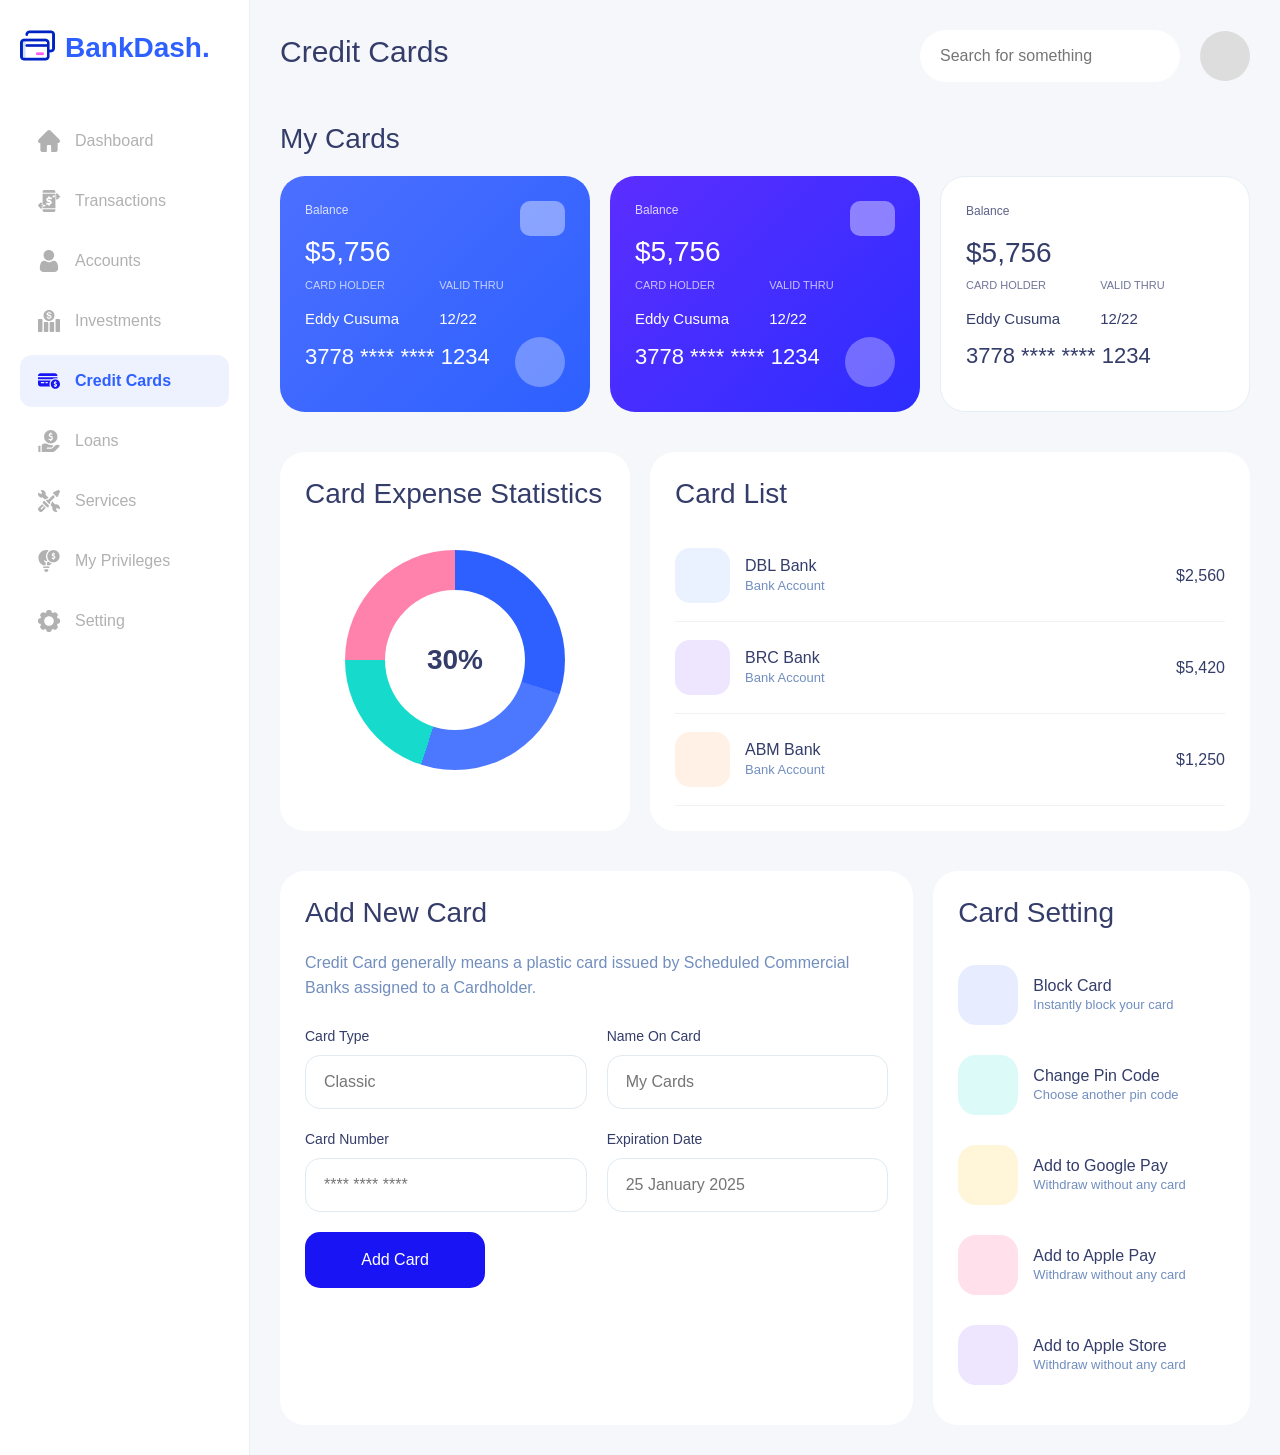
==== index.html @ b9010eee "first commit" ====
<!DOCTYPE html>
<html lang="en">

<head>
    <meta charset="UTF-8">
    <meta name="viewport" content="width=device-width, initial-scale=1.0">

    <title>BankDash</title>

    <!-- Bootstrap -->
    <link href="https://cdn.jsdelivr.net/npm/bootstrap@5.3.7/dist/css/bootstrap.min.css" rel="stylesheet">

    <!-- CSS -->
    <link rel="stylesheet" href="style.css">
</head>

<body>
    <!-- Bootstrap JS -->
    <script src="https://cdn.jsdelivr.net/npm/bootstrap@5.3.7/dist/js/bootstrap.bundle.min.js"></script>

    <!-- JS -->
    <script src="script.js"></script>

    <div class="main-layout">

        <!-- SIDEBAR -->
        <aside class="sidebar">

            <!-- LOGO -->
            <div class="logo">

                <img src="assets/images/logo.svg" alt="" class="logo-icon">

                <h2>BankDash.</h2>

            </div>

            <!-- MENU -->
            <nav class="menu">

                <button class="menu-item">
                    <img src="assets/icons/dashboard.svg" alt="">
                    Dashboard
                </button>

                <button class="menu-item">
                    <img src="assets/icons/transaction.svg" alt="">
                    Transactions
                </button>

                <button class="menu-item">
                    <img src="assets/icons/account.svg" alt="">
                    Accounts
                </button>

                <button class="menu-item">
                    <img src="assets/icons/investment.svg" alt="">
                    Investments
                </button>

                <!-- ACTIVE -->
                <button class="menu-item active" onclick="showPage('credit')">

                    <img src="assets/icons/credit-card-active.svg" alt="">

                    Credit Cards

                </button>

                <button class="menu-item">
                    <img src="assets/icons/loan.svg" alt="">
                    Loans
                </button>

                <!-- NON ACTIVE -->
                <button class="menu-item" onclick="showPage('services')">

                    <img src="assets/icons/service.svg" alt="">

                    Services

                </button>

                <button class="menu-item">
                    <img src="assets/icons/my-privilege.svg" alt="">
                    My Privileges
                </button>

                <!-- NON ACTIVE -->
                <button class="menu-item" onclick="showPage('setting')">

                    <img src="assets/icons/setting.svg" alt="">

                    Setting

                </button>

            </nav>

        </aside>

        <!-- MAIN CONTENT -->
        <main class="content">

            <!-- CREDIT PAGE -->
            <section id="credit-page">

                <!-- TOPBAR -->
                <div class="topbar">

                    <h1>Credit Cards</h1>

                    <div class="topbar-right">

                        <input type="text" placeholder="Search for something">

                        <div class="profile-circle"></div>

                    </div>

                </div>

                <!-- MY CARDS -->
                <div class="section-header">
                    <h3>My Cards</h3>
                </div>

                <div class="cards-row">

                    <!-- CARD 1 -->
                    <div class="bank-card blue-card">

                        <div class="card-top">
                            <div>
                                <p>Balance</p>
                                <h2>$5,756</h2>
                            </div>

                            <div class="chip"></div>
                        </div>

                        <div class="card-middle">

                            <div>
                                <p>CARD HOLDER</p>
                                <h4>Eddy Cusuma</h4>
                            </div>

                            <div>
                                <p>VALID THRU</p>
                                <h4>12/22</h4>
                            </div>

                        </div>

                        <div class="card-bottom">
                            <h3>3778 **** **** 1234</h3>

                            <div class="master"></div>
                        </div>

                    </div>

                    <!-- CARD 2 -->
                    <div class="bank-card purple-card">

                        <div class="card-top">
                            <div>
                                <p>Balance</p>
                                <h2>$5,756</h2>
                            </div>

                            <div class="chip"></div>
                        </div>

                        <div class="card-middle">

                            <div>
                                <p>CARD HOLDER</p>
                                <h4>Eddy Cusuma</h4>
                            </div>

                            <div>
                                <p>VALID THRU</p>
                                <h4>12/22</h4>
                            </div>

                        </div>

                        <div class="card-bottom">
                            <h3>3778 **** **** 1234</h3>

                            <div class="master"></div>
                        </div>

                    </div>

                    <!-- CARD 3 -->
                    <div class="bank-card white-card">

                        <div class="card-top">
                            <div>
                                <p>Balance</p>
                                <h2>$5,756</h2>
                            </div>

                            <div class="chip"></div>
                        </div>

                        <div class="card-middle">

                            <div>
                                <p>CARD HOLDER</p>
                                <h4>Eddy Cusuma</h4>
                            </div>

                            <div>
                                <p>VALID THRU</p>
                                <h4>12/22</h4>
                            </div>

                        </div>

                        <div class="card-bottom">
                            <h3>3778 **** **** 1234</h3>

                            <div class="master"></div>
                        </div>

                    </div>

                </div>

                <!-- STATISTICS SECTION -->
                <div class="stats-layout">

                    <!-- LEFT -->
                    <div class="stats-card">

                        <div class="section-header">
                            <h3>Card Expense Statistics</h3>
                        </div>

                        <div class="chart-placeholder">

                            <div class="chart-circle">

                                <div class="chart-center">
                                    30%
                                </div>

                            </div>

                        </div>

                    </div>

                    <!-- RIGHT -->
                    <div class="card-list-box">

                        <div class="section-header">
                            <h3>Card List</h3>
                        </div>

                        <!-- ITEM -->
                        <div class="list-item">

                            <div class="list-left">

                                <div class="list-icon"></div>

                                <div>
                                    <h4>DBL Bank</h4>
                                    <p>Bank Account</p>
                                </div>

                            </div>

                            <h4>$2,560</h4>

                        </div>

                        <!-- ITEM -->
                        <div class="list-item">

                            <div class="list-left">

                                <div class="list-icon purple"></div>

                                <div>
                                    <h4>BRC Bank</h4>
                                    <p>Bank Account</p>
                                </div>

                            </div>

                            <h4>$5,420</h4>

                        </div>

                        <!-- ITEM -->
                        <div class="list-item">

                            <div class="list-left">

                                <div class="list-icon orange"></div>

                                <div>
                                    <h4>ABM Bank</h4>
                                    <p>Bank Account</p>
                                </div>

                            </div>

                            <h4>$1,250</h4>

                        </div>

                    </div>

                </div>

                <!-- BOTTOM SECTION -->
                <div class="bottom-layout">

                    <!-- ADD CARD -->
                    <div class="add-card-box">

                        <div class="section-header">
                            <h3>Add New Card</h3>
                        </div>

                        <p class="add-desc">
                            Credit Card generally means a plastic card issued by Scheduled Commercial Banks assigned to
                            a Cardholder.
                        </p>

                        <form class="card-form">

                            <div class="form-group">
                                <label>Card Type</label>
                                <input type="text" placeholder="Classic">
                            </div>

                            <div class="form-group">
                                <label>Name On Card</label>
                                <input type="text" placeholder="My Cards">
                            </div>

                            <div class="form-group">
                                <label>Card Number</label>
                                <input type="text" placeholder="**** **** ****">
                            </div>

                            <div class="form-group">
                                <label>Expiration Date</label>
                                <input type="text" placeholder="25 January 2025">
                            </div>

                            <button type="submit" class="add-btn">
                                Add Card
                            </button>

                        </form>

                    </div>

                    <!-- CARD SETTINGS -->
                    <div class="setting-box">

                        <div class="section-header">
                            <h3>Card Setting</h3>
                        </div>

                        <div class="setting-item">

                            <div class="setting-icon blue"></div>

                            <div>
                                <h4>Block Card</h4>
                                <p>Instantly block your card</p>
                            </div>

                        </div>

                        <div class="setting-item">

                            <div class="setting-icon green"></div>

                            <div>
                                <h4>Change Pin Code</h4>
                                <p>Choose another pin code</p>
                            </div>

                        </div>

                        <div class="setting-item">

                            <div class="setting-icon orange"></div>

                            <div>
                                <h4>Add to Google Pay</h4>
                                <p>Withdraw without any card</p>
                            </div>

                        </div>

                        <div class="setting-item">

                            <div class="setting-icon pink"></div>

                            <div>
                                <h4>Add to Apple Pay</h4>
                                <p>Withdraw without any card</p>
                            </div>

                        </div>

                        <div class="setting-item">

                            <div class="setting-icon purple"></div>

                            <div>
                                <h4>Add to Apple Store</h4>
                                <p>Withdraw without any card</p>
                            </div>

                        </div>

                    </div>

                </div>

            </section>

            <!-- SERVICES PAGE -->
            <section id="services-page" class="hidden">
                <h1>Services</h1>
            </section>

            <!-- SETTING PAGE -->
            <section id="setting-page" class="hidden">
                <h1>Setting</h1>
            </section>

        </main>

    </div>
</body>

</html>
---- style.css ----
*{
  margin:0;
  padding:0;
  box-sizing:border-box;
}

body{
  font-family: Arial, sans-serif;
  background:#F5F7FA;
}

.main-layout{
  display:flex;
  min-height:100vh;
}

.sidebar{
  width:250px;
  background:white;
  border-right:1px solid #E6EFF5;
  padding:20px;
}

.content{
  flex:1;
  padding:30px;
}

.hidden{
  display:none;
}

.sidebar{
  width:250px;
  background:white;
  border-right:1px solid #E6EFF5;
  padding:30px 20px;
}

.logo{
  margin-bottom:50px;
}

.logo h2{
  color:#2D60FF;
  font-size:28px;
  font-weight:700;
}

.menu{
  display:flex;
  flex-direction:column;
  gap:8px;
}

.menu-item{
  border:none;
  background:none;

  width:100%;

  display:flex;
  align-items:center;
  gap:15px;

  text-align:left;

  padding:14px 18px;

  border-radius:12px;

  cursor:pointer;

  font-size:16px;
  color:#B1B1B1;

  transition:0.3s;
}

.menu-item img{
  width:22px;
  height:22px;

  object-fit:contain;

  flex-shrink:0;
}

.menu-item:hover{
  background:#F5F7FA;
  color:#2D60FF;
}

.menu-item.active{
  background:#EEF2FF;
  color:#2D60FF;
  font-weight:600;
}

.topbar{
  display:flex;
  justify-content:space-between;
  align-items:center;

  margin-bottom:40px;
}

.topbar h1{
  font-size:30px;
  color:#343C6A;
}

.topbar-right{
  display:flex;
  align-items:center;
  gap:20px;
}

.topbar-right input{
  border:none;
  background:white;

  padding:14px 20px;
  border-radius:30px;

  width:260px;

  outline:none;
}

.profile-circle{
  width:50px;
  height:50px;

  background:#DDD;

  border-radius:50%;
}

.section-header{
  margin-bottom:20px;
}

.section-header h3{
  color:#343C6A;
}

.cards-row{
  display:grid;
  grid-template-columns:repeat(3,1fr);
  gap:20px;

  margin-bottom:40px;
}

.bank-card{
  border-radius:25px;
  padding:25px;

  min-height:230px;

  display:flex;
  flex-direction:column;
  justify-content:space-between;

  transition:0.3s;

  cursor:pointer;
}

.bank-card:hover{
  transform:translateY(-5px);
}

.blue-card{
  background:linear-gradient(135deg,#4C6FFF,#2D60FF);
  color:white;
}

.purple-card{
  background:linear-gradient(135deg,#5B2EFF,#2D2DFF);
  color:white;
}

.white-card{
  background:white;
  border:1px solid #E6EFF5;
  color:#343C6A;
}

.card-top{
  display:flex;
  justify-content:space-between;
  align-items:flex-start;
}

.card-top p{
  font-size:12px;
  opacity:0.8;
}

.card-top h2{
  font-size:28px;
}

.card-middle{
  display:flex;
  gap:40px;
}

.card-middle p{
  font-size:11px;
  opacity:0.7;
}

.card-middle h4{
  font-size:15px;
}

.card-bottom{
  display:flex;
  justify-content:space-between;
  align-items:center;
}

.card-bottom h3{
  font-size:22px;
}

.chip{
  width:45px;
  height:35px;

  background:rgba(255,255,255,0.4);

  border-radius:10px;
}

.master{
  width:50px;
  height:50px;

  background:rgba(255,255,255,0.3);

  border-radius:50%;
}

@media(max-width:1200px){

  .cards-row{
    grid-template-columns:1fr;
  }

  .stats-layout{
    grid-template-columns:1fr;
  }

  .bottom-layout{
    grid-template-columns:1fr;
  }

  .card-form{
    grid-template-columns:1fr;
  }

}

.stats-layout{
  display:grid;
  grid-template-columns:350px 1fr;
  gap:20px;

  margin-bottom:40px;
}

.stats-card,
.card-list-box{
  background:white;

  border-radius:25px;

  padding:25px;
}

.chart-placeholder{
  display:flex;
  justify-content:center;
  align-items:center;

  padding:20px 0;
}

.chart-circle{
  width:220px;
  height:220px;

  border-radius:50%;

  background:
  conic-gradient(
    #2D60FF 0% 30%,
    #4C78FF 30% 55%,
    #16DBCC 55% 75%,
    #FF82AC 75% 100%
  );

  display:flex;
  justify-content:center;
  align-items:center;
}

.chart-center{
  width:140px;
  height:140px;

  background:white;

  border-radius:50%;

  display:flex;
  justify-content:center;
  align-items:center;

  font-size:28px;
  font-weight:bold;

  color:#343C6A;
}

.list-item{
  display:flex;
  justify-content:space-between;
  align-items:center;

  padding:18px 0;

  border-bottom:1px solid #F1F1F1;
}

.list-left{
  display:flex;
  align-items:center;
  gap:15px;
}

.list-icon{
  width:55px;
  height:55px;

  background:#EAF1FF;

  border-radius:15px;
}

.list-icon.purple{
  background:#EEE5FF;
}

.list-icon.orange{
  background:#FFF1E6;
}

.list-item h4{
  margin:0;
  font-size:16px;
  color:#343C6A;
}

.list-item p{
  margin:0;
  font-size:13px;
  color:#718EBF;
}

.bottom-layout{
  display:grid;
  grid-template-columns:2fr 1fr;
  gap:20px;
}

.add-card-box,
.setting-box{
  background:white;

  border-radius:25px;

  padding:25px;
}

.add-desc{
  color:#718EBF;
  margin-bottom:25px;

  line-height:1.6;
}

.card-form{
  display:grid;
  grid-template-columns:1fr 1fr;
  gap:20px;
}

.form-group{
  display:flex;
  flex-direction:column;
}

.form-group label{
  margin-bottom:8px;

  color:#343C6A;
  font-size:14px;
}

.form-group input{
  border:1px solid #DFEAF2;

  border-radius:15px;

  padding:14px 18px;

  outline:none;
}

.add-btn{
  width:180px;

  border:none;

  background:#1814F3;

  color:white;

  padding:16px;

  border-radius:15px;

  cursor:pointer;

  transition:0.3s;
}

.add-btn:hover{
  opacity:0.9;
}

.setting-item{
  display:flex;
  align-items:center;
  gap:15px;

  padding:15px 0;
}

.setting-icon{
  width:60px;
  height:60px;

  border-radius:18px;
}

.setting-icon.blue{
  background:#E7EDFF;
}

.setting-icon.green{
  background:#DCFAF8;
}

.setting-icon.orange{
  background:#FFF5D9;
}

.setting-icon.pink{
  background:#FFE0EB;
}

.setting-icon.purple{
  background:#EEE5FF;
}

.setting-item h4{
  margin:0;
  color:#343C6A;
  font-size:16px;
}

.setting-item p{
  margin:0;
  color:#718EBF;
  font-size:13px;
}

.logo{
  display:flex;
  align-items:center;
  gap:10px;

  margin-bottom:50px;
}

.logo-icon{
  width:35px;
  transform:translateY(-2px);
}

.logo h2{
  margin:0;

  color:#2D60FF;
  font-size:28px;
  font-weight:700;
}
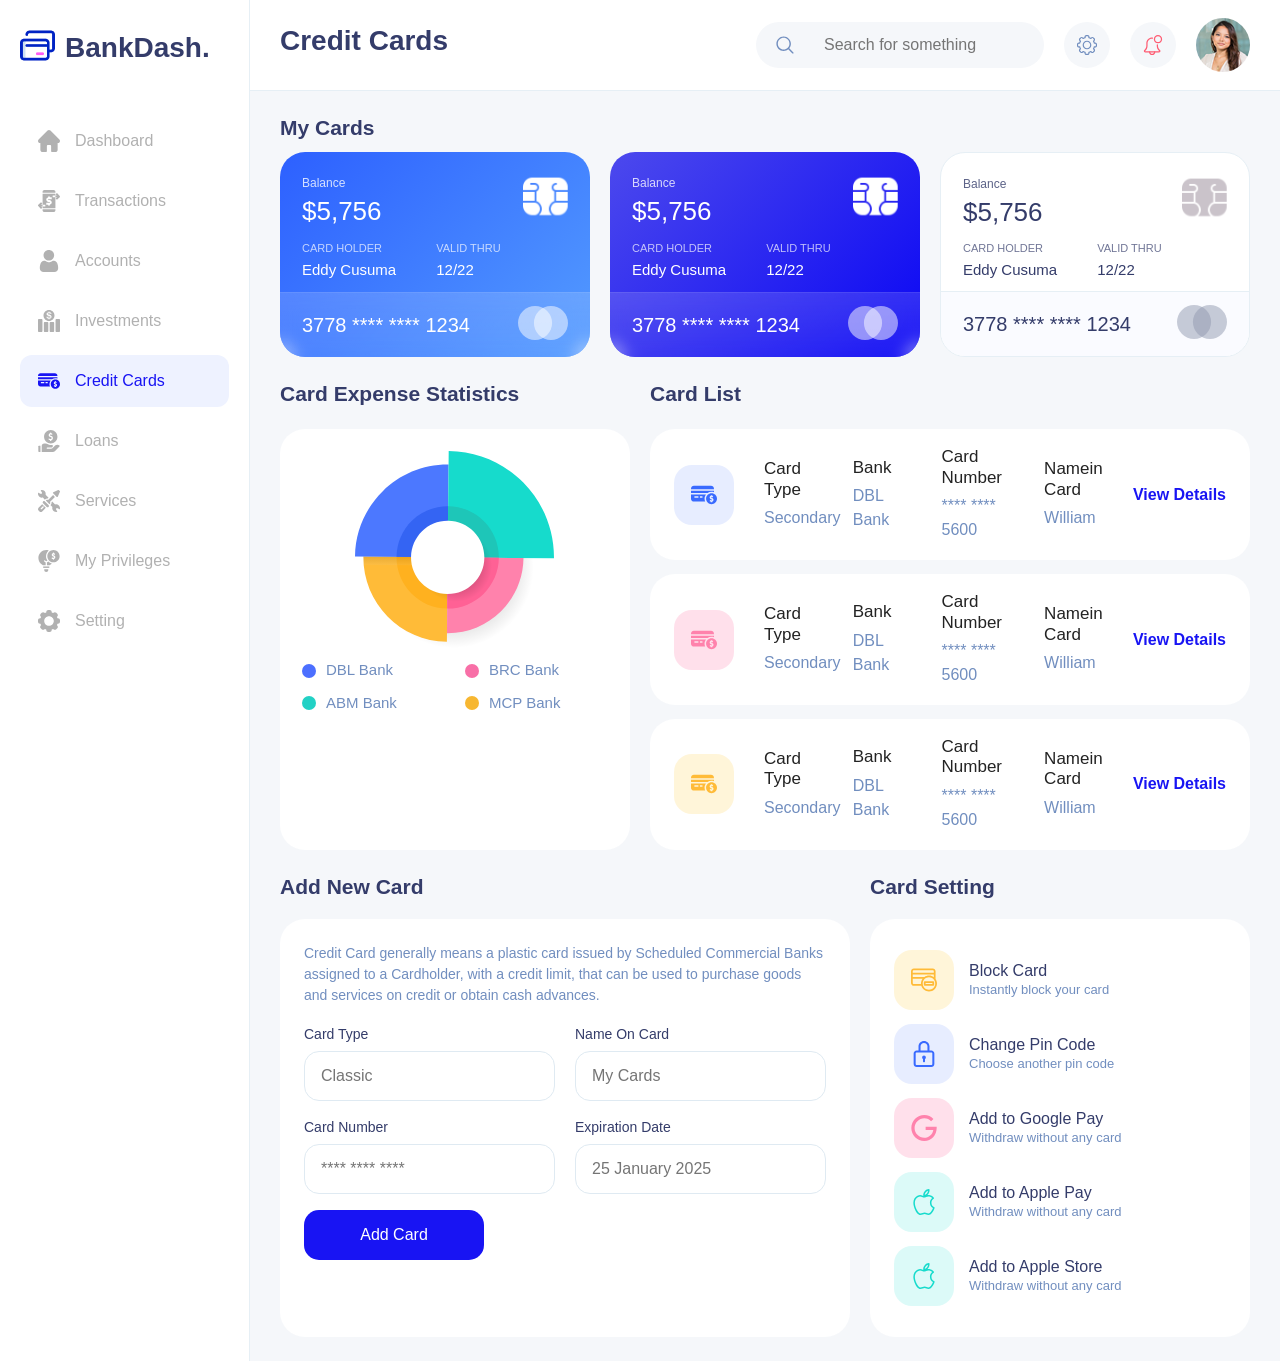
==== commit 4ecfa9dd: "credit card page finished" ====
--- a/index.html
+++ b/index.html
@@ -15,11 +15,6 @@
 </head>
 
 <body>
-    <!-- Bootstrap JS -->
-    <script src="https://cdn.jsdelivr.net/npm/bootstrap@5.3.7/dist/js/bootstrap.bundle.min.js"></script>
-
-    <!-- JS -->
-    <script src="script.js"></script>
 
     <div class="main-layout">
 
@@ -58,13 +53,10 @@
                     Investments
                 </button>
 
-                <!-- ACTIVE -->
-                <button class="menu-item active" onclick="showPage('credit')">
-
+                <button class="menu-item active" onclick="showPage('credit', this)" data-page="credit"
+                    data-icon="assets/icons/credit-card.svg" data-active-icon="assets/icons/credit-card-active.svg">
                     <img src="assets/icons/credit-card-active.svg" alt="">
-
                     Credit Cards
-
                 </button>
 
                 <button class="menu-item">
@@ -72,13 +64,10 @@
                     Loans
                 </button>
 
-                <!-- NON ACTIVE -->
-                <button class="menu-item" onclick="showPage('services')">
-
+                <button class="menu-item" onclick="showPage('services', this)" data-page="services"
+                    data-icon="assets/icons/service.svg" data-active-icon="assets/icons/service-active.svg">
                     <img src="assets/icons/service.svg" alt="">
-
                     Services
-
                 </button>
 
                 <button class="menu-item">
@@ -86,13 +75,10 @@
                     My Privileges
                 </button>
 
-                <!-- NON ACTIVE -->
-                <button class="menu-item" onclick="showPage('setting')">
-
+                <button class="menu-item" onclick="showPage('setting', this)" data-page="setting"
+                    data-icon="assets/icons/setting.svg" data-active-icon="assets/icons/setting-active.svg">
                     <img src="assets/icons/setting.svg" alt="">
-
                     Setting
-
                 </button>
 
             </nav>
@@ -102,350 +88,110 @@
         <!-- MAIN CONTENT -->
         <main class="content">
 
-            <!-- CREDIT PAGE -->
-            <section id="credit-page">
+            <!-- TOPBAR -->
+            <div class="topbar">
 
-                <!-- TOPBAR -->
-                <div class="topbar">
+                <button class="hamburger-btn" type="button" onclick="toggleMobileMenu()">
+                    ☰
+                </button>
 
-                    <h1>Credit Cards</h1>
+                <h1 id="page-title">Credit Cards</h1>
 
-                    <div class="topbar-right">
+                <div class="topbar-right">
+
+                    <!-- SEARCH -->
+                    <div class="search-box">
+
+                        <img src="assets/icons/search.svg" alt="">
 
                         <input type="text" placeholder="Search for something">
 
-                        <div class="profile-circle"></div>
+                    </div>
+
+                    <!-- SETTINGS -->
+                    <div class="top-icon">
+
+                        <img src="assets/icons/setting-topbar.svg" alt="">
 
                     </div>
 
-                </div>
+                    <!-- NOTIFICATION -->
+                    <div class="top-icon">
 
-                <!-- MY CARDS -->
-                <div class="section-header">
-                    <h3>My Cards</h3>
-                </div>
-
-                <div class="cards-row">
-
-                    <!-- CARD 1 -->
-                    <div class="bank-card blue-card">
-
-                        <div class="card-top">
-                            <div>
-                                <p>Balance</p>
-                                <h2>$5,756</h2>
-                            </div>
-
-                            <div class="chip"></div>
-                        </div>
-
-                        <div class="card-middle">
-
-                            <div>
-                                <p>CARD HOLDER</p>
-                                <h4>Eddy Cusuma</h4>
-                            </div>
-
-                            <div>
-                                <p>VALID THRU</p>
-                                <h4>12/22</h4>
-                            </div>
-
-                        </div>
-
-                        <div class="card-bottom">
-                            <h3>3778 **** **** 1234</h3>
-
-                            <div class="master"></div>
-                        </div>
+                        <img src="assets/icons/notification.svg" alt="">
 
                     </div>
 
-                    <!-- CARD 2 -->
-                    <div class="bank-card purple-card">
-
-                        <div class="card-top">
-                            <div>
-                                <p>Balance</p>
-                                <h2>$5,756</h2>
-                            </div>
-
-                            <div class="chip"></div>
-                        </div>
-
-                        <div class="card-middle">
-
-                            <div>
-                                <p>CARD HOLDER</p>
-                                <h4>Eddy Cusuma</h4>
-                            </div>
-
-                            <div>
-                                <p>VALID THRU</p>
-                                <h4>12/22</h4>
-                            </div>
-
-                        </div>
-
-                        <div class="card-bottom">
-                            <h3>3778 **** **** 1234</h3>
-
-                            <div class="master"></div>
-                        </div>
-
-                    </div>
-
-                    <!-- CARD 3 -->
-                    <div class="bank-card white-card">
-
-                        <div class="card-top">
-                            <div>
-                                <p>Balance</p>
-                                <h2>$5,756</h2>
-                            </div>
-
-                            <div class="chip"></div>
-                        </div>
-
-                        <div class="card-middle">
-
-                            <div>
-                                <p>CARD HOLDER</p>
-                                <h4>Eddy Cusuma</h4>
-                            </div>
-
-                            <div>
-                                <p>VALID THRU</p>
-                                <h4>12/22</h4>
-                            </div>
-
-                        </div>
-
-                        <div class="card-bottom">
-                            <h3>3778 **** **** 1234</h3>
-
-                            <div class="master"></div>
-                        </div>
-
-                    </div>
+                    <!-- PROFILE -->
+                    <img src="assets/images/profile.png" alt="" class="profile-img">
 
                 </div>
+            </div>
 
-                <!-- STATISTICS SECTION -->
-                <div class="stats-layout">
+            <nav class="mobile-menu" id="mobileMenu">
 
-                    <!-- LEFT -->
-                    <div class="stats-card">
+                <button class="menu-item">
+                    <img src="assets/icons/dashboard.svg" alt="">
+                    Dashboard
+                </button>
 
-                        <div class="section-header">
-                            <h3>Card Expense Statistics</h3>
-                        </div>
+                <button class="menu-item">
+                    <img src="assets/icons/transaction.svg" alt="">
+                    Transactions
+                </button>
 
-                        <div class="chart-placeholder">
+                <button class="menu-item">
+                    <img src="assets/icons/account.svg" alt="">
+                    Accounts
+                </button>
 
-                            <div class="chart-circle">
+                <button class="menu-item">
+                    <img src="assets/icons/investment.svg" alt="">
+                    Investments
+                </button>
 
-                                <div class="chart-center">
-                                    30%
-                                </div>
+                <button class="menu-item active" onclick="showPage('credit', this)" data-page="credit"
+                    data-icon="assets/icons/credit-card.svg" data-active-icon="assets/icons/credit-card-active.svg">
+                    <img src="assets/icons/credit-card-active.svg" alt="">
+                    Credit Cards
+                </button>
 
-                            </div>
+                <button class="menu-item">
+                    <img src="assets/icons/loan.svg" alt="">
+                    Loans
+                </button>
 
-                        </div>
+                <button class="menu-item" onclick="showPage('services', this)" data-page="services"
+                    data-icon="assets/icons/service.svg" data-active-icon="assets/icons/service-active.svg">
+                    <img src="assets/icons/service.svg" alt="">
+                    Services
+                </button>
 
-                    </div>
+                <button class="menu-item">
+                    <img src="assets/icons/my-privilege.svg" alt="">
+                    My Privileges
+                </button>
 
-                    <!-- RIGHT -->
-                    <div class="card-list-box">
+                <button class="menu-item" onclick="showPage('setting', this)" data-page="setting"
+                    data-icon="assets/icons/setting.svg" data-active-icon="assets/icons/setting-active.svg">
+                    <img src="assets/icons/setting.svg" alt="">
+                    Setting
+                </button>
 
-                        <div class="section-header">
-                            <h3>Card List</h3>
-                        </div>
+            </nav>
 
-                        <!-- ITEM -->
-                        <div class="list-item">
-
-                            <div class="list-left">
-
-                                <div class="list-icon"></div>
-
-                                <div>
-                                    <h4>DBL Bank</h4>
-                                    <p>Bank Account</p>
-                                </div>
-
-                            </div>
-
-                            <h4>$2,560</h4>
-
-                        </div>
-
-                        <!-- ITEM -->
-                        <div class="list-item">
-
-                            <div class="list-left">
-
-                                <div class="list-icon purple"></div>
-
-                                <div>
-                                    <h4>BRC Bank</h4>
-                                    <p>Bank Account</p>
-                                </div>
-
-                            </div>
-
-                            <h4>$5,420</h4>
-
-                        </div>
-
-                        <!-- ITEM -->
-                        <div class="list-item">
-
-                            <div class="list-left">
-
-                                <div class="list-icon orange"></div>
-
-                                <div>
-                                    <h4>ABM Bank</h4>
-                                    <p>Bank Account</p>
-                                </div>
-
-                            </div>
-
-                            <h4>$1,250</h4>
-
-                        </div>
-
-                    </div>
-
-                </div>
-
-                <!-- BOTTOM SECTION -->
-                <div class="bottom-layout">
-
-                    <!-- ADD CARD -->
-                    <div class="add-card-box">
-
-                        <div class="section-header">
-                            <h3>Add New Card</h3>
-                        </div>
-
-                        <p class="add-desc">
-                            Credit Card generally means a plastic card issued by Scheduled Commercial Banks assigned to
-                            a Cardholder.
-                        </p>
-
-                        <form class="card-form">
-
-                            <div class="form-group">
-                                <label>Card Type</label>
-                                <input type="text" placeholder="Classic">
-                            </div>
-
-                            <div class="form-group">
-                                <label>Name On Card</label>
-                                <input type="text" placeholder="My Cards">
-                            </div>
-
-                            <div class="form-group">
-                                <label>Card Number</label>
-                                <input type="text" placeholder="**** **** ****">
-                            </div>
-
-                            <div class="form-group">
-                                <label>Expiration Date</label>
-                                <input type="text" placeholder="25 January 2025">
-                            </div>
-
-                            <button type="submit" class="add-btn">
-                                Add Card
-                            </button>
-
-                        </form>
-
-                    </div>
-
-                    <!-- CARD SETTINGS -->
-                    <div class="setting-box">
-
-                        <div class="section-header">
-                            <h3>Card Setting</h3>
-                        </div>
-
-                        <div class="setting-item">
-
-                            <div class="setting-icon blue"></div>
-
-                            <div>
-                                <h4>Block Card</h4>
-                                <p>Instantly block your card</p>
-                            </div>
-
-                        </div>
-
-                        <div class="setting-item">
-
-                            <div class="setting-icon green"></div>
-
-                            <div>
-                                <h4>Change Pin Code</h4>
-                                <p>Choose another pin code</p>
-                            </div>
-
-                        </div>
-
-                        <div class="setting-item">
-
-                            <div class="setting-icon orange"></div>
-
-                            <div>
-                                <h4>Add to Google Pay</h4>
-                                <p>Withdraw without any card</p>
-                            </div>
-
-                        </div>
-
-                        <div class="setting-item">
-
-                            <div class="setting-icon pink"></div>
-
-                            <div>
-                                <h4>Add to Apple Pay</h4>
-                                <p>Withdraw without any card</p>
-                            </div>
-
-                        </div>
-
-                        <div class="setting-item">
-
-                            <div class="setting-icon purple"></div>
-
-                            <div>
-                                <h4>Add to Apple Store</h4>
-                                <p>Withdraw without any card</p>
-                            </div>
-
-                        </div>
-
-                    </div>
-
-                </div>
-
-            </section>
-
-            <!-- SERVICES PAGE -->
-            <section id="services-page" class="hidden">
-                <h1>Services</h1>
-            </section>
-
-            <!-- SETTING PAGE -->
-            <section id="setting-page" class="hidden">
-                <h1>Setting</h1>
-            </section>
+            <div id="page-container"></div>
 
         </main>
 
     </div>
+
+    <!-- Bootstrap JS -->
+    <script src="https://cdn.jsdelivr.net/npm/bootstrap@5.3.7/dist/js/bootstrap.bundle.min.js"></script>
+
+    <!-- JS -->
+    <script src="script.js"></script>
+
 </body>
 
 </html>
--- a/style.css
+++ b/style.css
@@ -1,513 +1,1652 @@
-*{
-  margin:0;
-  padding:0;
-  box-sizing:border-box;
-}
-
-body{
+* {
+  margin: 0;
+  padding: 0;
+  box-sizing: border-box;
+}
+
+body {
   font-family: Arial, sans-serif;
-  background:#F5F7FA;
-}
-
-.main-layout{
-  display:flex;
-  min-height:100vh;
-}
-
-.sidebar{
-  width:250px;
-  background:white;
-  border-right:1px solid #E6EFF5;
-  padding:20px;
-}
-
-.content{
-  flex:1;
-  padding:30px;
-}
-
-.hidden{
-  display:none;
-}
-
-.sidebar{
-  width:250px;
-  background:white;
-  border-right:1px solid #E6EFF5;
-  padding:30px 20px;
-}
-
-.logo{
-  margin-bottom:50px;
-}
-
-.logo h2{
-  color:#2D60FF;
-  font-size:28px;
-  font-weight:700;
-}
-
-.menu{
-  display:flex;
-  flex-direction:column;
-  gap:8px;
-}
-
-.menu-item{
-  border:none;
-  background:none;
-
-  width:100%;
-
-  display:flex;
-  align-items:center;
-  gap:15px;
-
-  text-align:left;
-
-  padding:14px 18px;
-
-  border-radius:12px;
-
-  cursor:pointer;
-
-  font-size:16px;
-  color:#B1B1B1;
-
-  transition:0.3s;
-}
-
-.menu-item img{
-  width:22px;
-  height:22px;
-
-  object-fit:contain;
-
-  flex-shrink:0;
-}
-
-.menu-item:hover{
-  background:#F5F7FA;
-  color:#2D60FF;
-}
-
-.menu-item.active{
-  background:#EEF2FF;
-  color:#2D60FF;
-  font-weight:600;
-}
-
-.topbar{
-  display:flex;
-  justify-content:space-between;
-  align-items:center;
-
-  margin-bottom:40px;
-}
-
-.topbar h1{
-  font-size:30px;
-  color:#343C6A;
-}
-
-.topbar-right{
-  display:flex;
-  align-items:center;
-  gap:20px;
-}
-
-.topbar-right input{
-  border:none;
-  background:white;
-
-  padding:14px 20px;
-  border-radius:30px;
-
-  width:260px;
-
-  outline:none;
-}
-
-.profile-circle{
-  width:50px;
-  height:50px;
-
-  background:#DDD;
-
-  border-radius:50%;
-}
-
-.section-header{
-  margin-bottom:20px;
-}
-
-.section-header h3{
-  color:#343C6A;
-}
-
-.cards-row{
-  display:grid;
-  grid-template-columns:repeat(3,1fr);
-  gap:20px;
-
-  margin-bottom:40px;
-}
-
-.bank-card{
-  border-radius:25px;
-  padding:25px;
-
-  min-height:230px;
-
-  display:flex;
-  flex-direction:column;
-  justify-content:space-between;
-
-  transition:0.3s;
-
-  cursor:pointer;
-}
-
-.bank-card:hover{
-  transform:translateY(-5px);
-}
-
-.blue-card{
-  background:linear-gradient(135deg,#4C6FFF,#2D60FF);
-  color:white;
-}
-
-.purple-card{
-  background:linear-gradient(135deg,#5B2EFF,#2D2DFF);
-  color:white;
-}
-
-.white-card{
-  background:white;
-  border:1px solid #E6EFF5;
-  color:#343C6A;
-}
-
-.card-top{
-  display:flex;
-  justify-content:space-between;
-  align-items:flex-start;
-}
-
-.card-top p{
-  font-size:12px;
-  opacity:0.8;
-}
-
-.card-top h2{
-  font-size:28px;
-}
-
-.card-middle{
-  display:flex;
-  gap:40px;
-}
-
-.card-middle p{
-  font-size:11px;
-  opacity:0.7;
-}
-
-.card-middle h4{
-  font-size:15px;
-}
-
-.card-bottom{
-  display:flex;
-  justify-content:space-between;
-  align-items:center;
-}
-
-.card-bottom h3{
-  font-size:22px;
-}
-
-.chip{
-  width:45px;
-  height:35px;
-
-  background:rgba(255,255,255,0.4);
-
-  border-radius:10px;
-}
-
-.master{
-  width:50px;
-  height:50px;
-
-  background:rgba(255,255,255,0.3);
-
-  border-radius:50%;
-}
-
-@media(max-width:1200px){
-
-  .cards-row{
-    grid-template-columns:1fr;
-  }
-
-  .stats-layout{
-    grid-template-columns:1fr;
-  }
-
-  .bottom-layout{
-    grid-template-columns:1fr;
-  }
-
-  .card-form{
-    grid-template-columns:1fr;
-  }
-
-}
-
-.stats-layout{
-  display:grid;
-  grid-template-columns:350px 1fr;
-  gap:20px;
-
-  margin-bottom:40px;
-}
-
-.stats-card,
-.card-list-box{
-  background:white;
-
-  border-radius:25px;
-
-  padding:25px;
-}
-
-.chart-placeholder{
-  display:flex;
-  justify-content:center;
-  align-items:center;
-
-  padding:20px 0;
-}
-
-.chart-circle{
-  width:220px;
-  height:220px;
-
-  border-radius:50%;
-
-  background:
-  conic-gradient(
-    #2D60FF 0% 30%,
-    #4C78FF 30% 55%,
-    #16DBCC 55% 75%,
-    #FF82AC 75% 100%
-  );
-
-  display:flex;
-  justify-content:center;
-  align-items:center;
-}
-
-.chart-center{
-  width:140px;
-  height:140px;
-
-  background:white;
-
-  border-radius:50%;
-
-  display:flex;
-  justify-content:center;
-  align-items:center;
-
-  font-size:28px;
-  font-weight:bold;
-
-  color:#343C6A;
-}
-
-.list-item{
-  display:flex;
-  justify-content:space-between;
-  align-items:center;
-
-  padding:18px 0;
-
-  border-bottom:1px solid #F1F1F1;
-}
-
-.list-left{
-  display:flex;
-  align-items:center;
-  gap:15px;
-}
-
-.list-icon{
-  width:55px;
-  height:55px;
-
-  background:#EAF1FF;
-
-  border-radius:15px;
-}
-
-.list-icon.purple{
-  background:#EEE5FF;
-}
-
-.list-icon.orange{
-  background:#FFF1E6;
-}
-
-.list-item h4{
-  margin:0;
-  font-size:16px;
-  color:#343C6A;
-}
-
-.list-item p{
-  margin:0;
-  font-size:13px;
-  color:#718EBF;
-}
-
-.bottom-layout{
-  display:grid;
-  grid-template-columns:2fr 1fr;
-  gap:20px;
+  background: #F5F7FA;
+}
+
+.main-layout {
+  display: flex;
+  min-height: 100vh;
+}
+
+.content {
+  flex: 1;
+}
+
+.sidebar {
+  width: 250px;
+  background: white;
+  border-right: 1px solid #E6EFF5;
+  padding: 30px 20px;
+}
+
+.logo {
+  display: flex;
+  align-items: center;
+  gap: 10px;
+
+  margin-bottom: 50px;
+}
+
+.logo-icon {
+  width: 35px;
+  transform: translateY(-2px);
+}
+
+.logo h2 {
+  margin: 0;
+
+  color: #343C6A;
+  font-size: 28px;
+  font-weight: 700;
+}
+
+.menu {
+  display: flex;
+  flex-direction: column;
+  gap: 8px;
+}
+
+.menu-item {
+  border: none;
+  background: none;
+
+  width: 100%;
+
+  display: flex;
+  align-items: center;
+  gap: 15px;
+
+  text-align: left;
+
+  padding: 14px 18px;
+
+  border-radius: 12px;
+
+  cursor: pointer;
+
+  font-size: 16px;
+  color: #B1B1B1;
+
+  transition: 0.3s;
+}
+
+.menu-item img {
+  width: 22px;
+  height: 22px;
+
+  object-fit: contain;
+
+  flex-shrink: 0;
+}
+
+.menu-item:hover {
+  background: #F5F7FA;
+  color: #2D60FF;
+}
+
+.menu-item.active {
+  background: #EEF2FF;
+  color: #1814F3;
+  font-weight: 500;
+}
+
+.topbar {
+  display: flex;
+  justify-content: space-between;
+  align-items: center;
+
+  background: white;
+
+  padding: 25px 30px;
+
+  border-bottom: 1px solid #E6EFF5;
+}
+
+.topbar h1 {
+  font-size: 30px;
+  color: #343C6A;
+  font-weight: 600;
+}
+
+.topbar-right {
+  display: flex;
+  align-items: center;
+  gap: 20px;
+}
+
+.topbar-right input {
+  border: none;
+  background: white;
+
+  padding: 14px 20px;
+  border-radius: 30px;
+
+  width: 260px;
+
+  outline: none;
+}
+
+.search-box {
+  background: #F5F7FA;
+
+  border-radius: 30px;
+
+  padding: 0 20px;
+
+  height: 50px;
+
+  display: flex;
+  align-items: center;
+}
+
+.search-box input {
+  border: none;
+  outline: none;
+
+  width: 220px;
+
+  background: none;
+}
+
+.search-box img {
+  width: 18px;
+  height: 18px;
+
+  margin-right: 10px;
+}
+
+.top-icon {
+  width: 50px;
+  height: 50px;
+
+  background: #F5F7FA;
+
+  border-radius: 50%;
+
+  display: flex;
+  justify-content: center;
+  align-items: center;
+
+  cursor: pointer;
+
+  transition: 0.3s;
+}
+
+.top-icon:hover {
+  transform: translateY(-2px);
+
+  background: #EAF1FF;
+}
+
+.top-icon img {
+  width: 20px;
+  height: 20px;
+}
+
+.profile-img {
+  width: 60px;
+  height: 60px;
+
+  border-radius: 50%;
+
+  object-fit: cover;
+
+  cursor: pointer;
+}
+
+.section-header {
+  margin-bottom: 15px;
+}
+
+.section-header h3 {
+  color: #343C6A;
+  font-size: 22px;
+  font-weight: 600;
+}
+
+.cards-row {
+  display: grid;
+  grid-template-columns: repeat(3, 1fr);
+  gap: 20px;
+
+  margin-bottom: 40px;
+}
+
+.bank-card {
+  border-radius: 25px;
+  padding: 25px;
+
+  min-height: 230px;
+
+  display: flex;
+  flex-direction: column;
+  justify-content: space-between;
+
+  transition: 0.3s;
+
+  cursor: pointer;
+
+  overflow: hidden;
+}
+
+.bank-card:hover {
+  transform: translateY(-5px);
+}
+
+.blue-card {
+  background: linear-gradient(135deg,
+      #2D60FF,
+      #539BFF);
+
+  color: white;
+}
+
+.purple-card {
+  background: linear-gradient(135deg,
+      #4C49ED,
+      #0A06F4);
+
+  color: white;
+}
+
+.white-card {
+  background: white;
+  border: 1px solid #E6EFF5;
+  color: #343C6A;
+}
+
+.card-top {
+  display: flex;
+  justify-content: space-between;
+  align-items: flex-start;
+}
+
+.card-top p {
+  font-size: 12px;
+  opacity: 0.8;
+  margin: 0;
+}
+
+.card-top h2 {
+  font-size: 28px;
+  margin: 0;
+}
+
+.card-top div {
+  display: flex;
+  flex-direction: column;
+  gap: 4px;
+}
+
+.card-middle {
+  display: flex;
+  gap: 40px;
+}
+
+.card-middle p {
+  font-size: 11px;
+  opacity: 0.7;
+  margin: 0;
+}
+
+.card-middle h4 {
+  font-size: 15px;
+  margin: 0;
+}
+
+.card-middle div {
+  display: flex;
+  flex-direction: column;
+  gap: 4px;
+}
+
+.card-bottom {
+  display: flex;
+  justify-content: space-between;
+  align-items: center;
+}
+
+.card-bottom h3 {
+  margin: 0;
+  font-size: 22px;
+}
+
+.chip-icon {
+  width: 45px;
+}
+
+.eclipse-icon {
+  width: 50px;
+
+  display: block;
+
+  transform: translateY(-2px);
+}
+
+.card-footer {
+  margin: 0 -25px -25px -25px;
+
+  padding: 18px 25px;
+
+  border-top: 1px solid rgba(255, 255, 255, 0.15);
+
+  border-bottom-left-radius: 25px;
+  border-bottom-right-radius: 25px;
+
+  backdrop-filter: blur(8px);
+}
+
+.blue-card .card-footer {
+  background: linear-gradient(rgba(255, 255, 255, 0.15),
+      rgba(255, 255, 255, 0.08));
+}
+
+.purple-card .card-footer {
+  background: linear-gradient(rgba(255, 255, 255, 0.14),
+      rgba(255, 255, 255, 0.07));
+}
+
+.white-card .card-footer {
+  background: #FAFBFF;
+
+  border-top: 1px solid #E6EFF5;
+}
+
+.stats-layout {
+  display: grid;
+  grid-template-columns: 350px 1fr;
+  gap: 20px;
+  margin-bottom: 40px;
+  align-items: stretch;
+}
+
+.stats-column {
+  display: flex;
+  flex-direction: column;
+}
+
+.stats-column .section-header {
+  margin-bottom: 15px;
+}
+
+.stats-card {
+  background: white;
+  border-radius: 25px;
+  padding: 25px;
+
+  flex: 1;
+
+  display: flex;
+  flex-direction: column;
+}
+
+.chart-placeholder {
+  padding: 0;
+  margin: 0 0 10px;
+  display: flex;
+  justify-content: center;
+  align-items: center;
+}
+
+.expense-chart-img {
+  width: 220px;
+  max-width: 100%;
+  display: block;
+  margin: 0 auto;
+}
+
+.chart-legend {
+  margin-top: 8px;
+  display: grid;
+  grid-template-columns: repeat(2, 1fr);
+  gap: 14px 24px;
+}
+
+.legend-item {
+  display: flex;
+  align-items: center;
+  gap: 10px;
+  color: #718EBF;
+  font-size: 15px;
+}
+
+.dot {
+  width: 14px;
+  height: 14px;
+  border-radius: 50%;
+  flex-shrink: 0;
+}
+
+.dot.blue {
+  background: #4C6FFF;
+}
+
+.dot.pink {
+  background: #F86FA7;
+}
+
+.dot.teal {
+  background: #22D1C5;
+}
+
+.dot.yellow {
+  background: #F7B731;
+}
+
+.card-list-box {
+  flex: 1;
+  display: flex;
+  flex-direction: column;
+  gap: 18px;
+}
+
+.card-list-item {
+  background: white;
+  border-radius: 25px;
+  padding: 22px 28px;
+
+  display: grid;
+  grid-template-columns: 70px 1fr 1fr 1.2fr 1fr auto;
+  align-items: center;
+  gap: 20px;
+
+  transition: 0.3s;
+}
+
+.card-list-item:hover {
+  transform: translateY(-3px);
+  box-shadow: 0 10px 30px rgba(0, 0, 0, 0.04);
+}
+
+.card-icon {
+  width: 60px;
+  height: 60px;
+  border-radius: 18px;
+
+  display: flex;
+  align-items: center;
+  justify-content: center;
+
+  flex-shrink: 0;
+}
+
+.card-icon img {
+  width: 26px;
+  height: 26px;
+  object-fit: contain;
+}
+
+.card-icon.blue {
+  background: #E7EDFF;
+}
+
+.card-icon.pink {
+  background: #FFE0EB;
+}
+
+.card-icon.yellow {
+  background: #FFF5D9;
+}
+
+.card-col h4 {
+  font-size: 17px;
+  margin-bottom: 6px;
+  color: #232323;
+}
+
+.card-col p {
+  margin: 0;
+  font-size: 16px;
+  color: #718EBF;
+}
+
+.view-link {
+  color: #1814F3;
+  text-decoration: none;
+  font-weight: 600;
+  white-space: nowrap;
+}
+
+.bottom-layout {
+  display: grid;
+  grid-template-columns: 1fr 380px;
+  gap: 20px;
+
+  align-items: stretch;
+}
+
+.bottom-column {
+  display: flex;
+  flex-direction: column;
 }
 
 .add-card-box,
-.setting-box{
-  background:white;
-
-  border-radius:25px;
-
-  padding:25px;
-}
-
-.add-desc{
-  color:#718EBF;
-  margin-bottom:25px;
-
-  line-height:1.6;
-}
-
-.card-form{
-  display:grid;
-  grid-template-columns:1fr 1fr;
-  gap:20px;
-}
-
-.form-group{
-  display:flex;
-  flex-direction:column;
-}
-
-.form-group label{
-  margin-bottom:8px;
-
-  color:#343C6A;
-  font-size:14px;
-}
-
-.form-group input{
-  border:1px solid #DFEAF2;
-
-  border-radius:15px;
-
-  padding:14px 18px;
-
-  outline:none;
-}
-
-.add-btn{
-  width:180px;
-
-  border:none;
-
-  background:#1814F3;
-
-  color:white;
-
-  padding:16px;
-
-  border-radius:15px;
-
-  cursor:pointer;
-
-  transition:0.3s;
-}
-
-.add-btn:hover{
-  opacity:0.9;
-}
-
-.setting-item{
-  display:flex;
-  align-items:center;
-  gap:15px;
-
-  padding:15px 0;
-}
-
-.setting-icon{
-  width:60px;
-  height:60px;
-
-  border-radius:18px;
-}
-
-.setting-icon.blue{
-  background:#E7EDFF;
-}
-
-.setting-icon.green{
-  background:#DCFAF8;
-}
-
-.setting-icon.orange{
-  background:#FFF5D9;
-}
-
-.setting-icon.pink{
-  background:#FFE0EB;
-}
-
-.setting-icon.purple{
-  background:#EEE5FF;
-}
-
-.setting-item h4{
-  margin:0;
-  color:#343C6A;
-  font-size:16px;
-}
-
-.setting-item p{
-  margin:0;
-  color:#718EBF;
-  font-size:13px;
-}
-
-.logo{
-  display:flex;
-  align-items:center;
-  gap:10px;
-
-  margin-bottom:50px;
-}
-
-.logo-icon{
-  width:35px;
-  transform:translateY(-2px);
-}
-
-.logo h2{
-  margin:0;
-
-  color:#2D60FF;
-  font-size:28px;
-  font-weight:700;
+.setting-box {
+  background: white;
+  border-radius: 25px;
+  padding: 32px;
+
+  flex: 1;
+}
+
+.add-desc {
+  color: #718EBF;
+  margin-bottom: 25px;
+
+  line-height: 1.6;
+}
+
+.card-form {
+  display: grid;
+  grid-template-columns: 1fr 1fr;
+  gap: 20px;
+}
+
+.form-group {
+  display: flex;
+  flex-direction: column;
+}
+
+.form-group label {
+  margin-bottom: 8px;
+
+  color: #343C6A;
+  font-size: 14px;
+}
+
+.form-group input {
+  border: 1px solid #DFEAF2;
+
+  border-radius: 15px;
+
+  padding: 14px 18px;
+
+  outline: none;
+}
+
+.add-btn {
+  width: 180px;
+
+  border: none;
+
+  background: #1814F3;
+
+  color: white;
+
+  padding: 16px;
+
+  border-radius: 15px;
+
+  cursor: pointer;
+
+  transition: 0.3s;
+}
+
+.add-btn:hover {
+  opacity: 0.9;
+}
+
+.setting-item {
+  display: flex;
+  align-items: center;
+  gap: 15px;
+
+  padding: 10px 0;
+}
+
+.setting-icon {
+  width: 60px;
+  height: 60px;
+  border-radius: 18px;
+
+  display: flex;
+  align-items: center;
+  justify-content: center;
+
+  flex-shrink: 0;
+}
+
+.setting-icon img {
+  width: 26px;
+  height: 26px;
+  object-fit: contain;
+}
+
+.setting-icon.yellow {
+  background: #FFF5D9;
+}
+
+.setting-icon.blue {
+  background: #E7EDFF;
+}
+
+.setting-icon.pink {
+  background: #FFE0EB;
+}
+
+.setting-icon.green {
+  background: #DCFAF8;
+}
+
+.setting-item h4 {
+  margin: 0;
+  color: #343C6A;
+  font-size: 16px;
+}
+
+.setting-item p {
+  margin: 0;
+  color: #718EBF;
+  font-size: 13px;
+}
+
+.page-content {
+  padding: 30px;
+}
+
+button:focus-visible,
+input:focus-visible {
+  outline: 3px solid rgba(45, 96, 255, 0.25);
+  outline-offset: 2px;
+}
+
+/* =========================
+   SERVICES PAGE
+========================= */
+
+.service-cards-row {
+  display: grid;
+  grid-template-columns: repeat(3, 1fr);
+  gap: 30px;
+  margin-bottom: 24px;
+}
+
+.service-card {
+  background: white;
+  border-radius: 25px;
+  padding: 24px 36px;
+
+  display: flex;
+  align-items: center;
+  gap: 22px;
+
+  transition: 0.3s;
+}
+
+.service-card:hover {
+  transform: translateY(-3px);
+  box-shadow: 0 10px 30px rgba(0, 0, 0, 0.04);
+}
+
+.service-icon {
+  width: 60px;
+  height: 60px;
+  border-radius: 20px;
+
+  display: flex;
+  align-items: center;
+  justify-content: center;
+
+  flex-shrink: 0;
+}
+
+.service-icon img {
+  width: 28px;
+  height: 28px;
+  object-fit: contain;
+}
+
+.service-icon.blue {
+  background: #E7EDFF;
+}
+
+.service-icon.yellow {
+  background: #FFF5D9;
+}
+
+.service-icon.green {
+  background: #DCFAF8;
+}
+
+.service-icon.pink {
+  background: #FFE0EB;
+}
+
+.service-card h4,
+.service-main h4,
+.service-col h4 {
+  margin: 0 0 6px;
+  color: #232323;
+  font-size: 16px;
+  font-weight: 600;
+}
+
+.service-card p,
+.service-main p,
+.service-col p {
+  margin: 0;
+  color: #718EBF;
+  font-size: 14px;
+}
+
+.bank-services-list {
+  display: flex;
+  flex-direction: column;
+  gap: 18px;
+}
+
+.bank-service-item {
+  background: white;
+  border-radius: 20px;
+  padding: 18px 28px;
+
+  display: grid;
+  grid-template-columns: 60px 1.3fr 1fr 1fr 1fr auto;
+  align-items: center;
+  gap: 20px;
+
+  transition: 0.3s;
+}
+
+.bank-service-item:hover {
+  transform: translateY(-3px);
+  box-shadow: 0 10px 30px rgba(0, 0, 0, 0.04);
+}
+
+.service-main,
+.service-col {
+  min-width: 0;
+}
+
+.service-detail-btn {
+  min-width: 130px;
+  padding: 8px 22px;
+
+  border: 1px solid #718EBF;
+  border-radius: 50px;
+
+  color: #718EBF;
+  text-decoration: none;
+  text-align: center;
+  font-size: 14px;
+  font-weight: 500;
+
+  transition: 0.3s;
+}
+
+.service-detail-btn:hover,
+.service-detail-btn.active {
+  color: #1814F3;
+  border-color: #1814F3;
+}
+
+/* =========================
+   GLOBAL RESPONSIVE FIX
+========================= */
+html,
+body {
+  width: 100%;
+  overflow-x: hidden;
+}
+
+.content,
+.page-content,
+.stats-column,
+.bottom-column,
+.card-col {
+  min-width: 0;
+}
+
+/* =========================
+   DESKTOP COMPACT - 1440px
+   Default desktop adjustment
+========================= */
+
+.topbar {
+  padding: 18px 30px;
+}
+
+.topbar h1 {
+  font-size: 28px;
+}
+
+.search-box {
+  height: 46px;
+}
+
+.top-icon {
+  width: 46px;
+  height: 46px;
+}
+
+.profile-img {
+  width: 54px;
+  height: 54px;
+}
+
+.page-content {
+  padding: 24px 30px;
+}
+
+.section-header {
+  margin-bottom: 12px;
+}
+
+.section-header h3 {
+  font-size: 21px;
+}
+
+.cards-row {
+  gap: 20px;
+  margin-bottom: 24px;
+}
+
+.bank-card {
+  min-height: 205px;
+  padding: 22px;
+}
+
+.card-footer {
+  margin: 0 -22px -22px -22px;
+  padding: 15px 22px;
+}
+
+.card-top h2 {
+  font-size: 26px;
+}
+
+.card-bottom h3 {
+  font-size: 20px;
+}
+
+.stats-layout {
+  gap: 20px;
+  margin-bottom: 24px;
+}
+
+.stats-card {
+  padding: 22px;
+}
+
+.expense-chart-img {
+  width: 200px;
+}
+
+.chart-placeholder {
+  margin-bottom: 6px;
+}
+
+.chart-legend {
+  margin-top: 4px;
+  gap: 10px 20px;
+}
+
+.card-list-box {
+  gap: 14px;
+}
+
+.card-list-item {
+  padding: 18px 24px;
+}
+
+.bottom-layout {
+  gap: 20px;
+}
+
+.add-card-box,
+.setting-box {
+  padding: 24px;
+}
+
+.add-desc {
+  margin-bottom: 18px;
+  line-height: 1.5;
+  font-size: 14px;
+}
+
+.card-form {
+  gap: 16px 20px;
+}
+
+.form-group label {
+  margin-bottom: 6px;
+}
+
+.form-group input {
+  padding: 12px 16px;
+}
+
+.add-btn {
+  padding: 13px;
+}
+
+.setting-item {
+  padding: 7px 0;
+}
+
+.hamburger-btn {
+  display: none;
+}
+
+.mobile-menu {
+  display: none;
+}
+
+.mobile-menu .menu-item {
+  transition: 0.3s;
+}
+
+.view-link,
+.add-btn,
+.menu-item,
+.top-icon,
+.profile-img,
+.hamburger-btn {
+  cursor: pointer;
+}
+
+
+/* =========================
+   TABLET - 1024px x 1002px
+   Keep desktop-like layout
+========================= */
+@media(max-width:1024px) {
+
+  .sidebar {
+    width: 190px;
+    padding: 20px 12px;
+  }
+
+  .logo {
+    margin-bottom: 34px;
+  }
+
+  .logo h2 {
+    font-size: 21px;
+  }
+
+  .logo-icon {
+    width: 30px;
+  }
+
+  .menu {
+    gap: 4px;
+  }
+
+  .menu-item {
+    font-size: 13px;
+    padding: 10px 12px;
+    gap: 10px;
+  }
+
+  .menu-item img {
+    width: 18px;
+    height: 18px;
+  }
+
+  .topbar {
+    padding: 16px 20px;
+  }
+
+  .topbar h1 {
+    font-size: 25px;
+  }
+
+  .topbar-right {
+    gap: 10px;
+  }
+
+  .search-box {
+    width: 190px;
+    height: 42px;
+    padding: 0 14px;
+  }
+
+  .search-box input {
+    width: 130px;
+    font-size: 13px;
+  }
+
+  .top-icon {
+    width: 42px;
+    height: 42px;
+  }
+
+  .profile-img {
+    width: 48px;
+    height: 48px;
+  }
+
+  .page-content {
+    padding: 18px;
+  }
+
+  .section-header h3 {
+    font-size: 19px;
+  }
+
+  .cards-row {
+    grid-template-columns: repeat(3, minmax(0, 1fr));
+    gap: 14px;
+    margin-bottom: 22px;
+  }
+
+  .bank-card {
+    min-width: 0;
+    min-height: 180px;
+    padding: 16px;
+    border-radius: 20px;
+  }
+
+  .card-top h2 {
+    font-size: 21px;
+  }
+
+  .card-top p {
+    font-size: 11px;
+  }
+
+  .card-middle {
+    gap: 18px;
+  }
+
+  .card-middle h4 {
+    font-size: 13px;
+  }
+
+  .card-middle p {
+    font-size: 10px;
+  }
+
+  .card-footer {
+    margin: 0 -16px -16px -16px;
+    padding: 13px 16px;
+  }
+
+  .card-bottom h3 {
+    font-size: 14px;
+  }
+
+  .chip-icon {
+    width: 34px;
+  }
+
+  .eclipse-icon {
+    width: 38px;
+  }
+
+  .stats-layout {
+    grid-template-columns: 280px minmax(0, 1fr);
+    gap: 14px;
+    margin-bottom: 22px;
+  }
+
+  .stats-card {
+    padding: 18px;
+  }
+
+  .expense-chart-img {
+    width: 165px;
+  }
+
+  .chart-legend {
+    grid-template-columns: repeat(2, 1fr);
+    gap: 9px 14px;
+  }
+
+  .legend-item {
+    font-size: 13px;
+  }
+
+  .dot {
+    width: 11px;
+    height: 11px;
+  }
+
+  .card-list-box {
+    gap: 12px;
+  }
+
+  .card-list-item {
+    grid-template-columns: 48px repeat(4, minmax(0, 1fr)) auto;
+    gap: 9px;
+    padding: 14px 16px;
+    border-radius: 20px;
+  }
+
+  .card-icon {
+    width: 46px;
+    height: 46px;
+    border-radius: 14px;
+  }
+
+  .card-icon img {
+    width: 22px;
+    height: 22px;
+  }
+
+  .card-col h4 {
+    font-size: 13px;
+    margin-bottom: 4px;
+  }
+
+  .card-col p {
+    font-size: 12px;
+  }
+
+  .card-col h4,
+  .card-col p {
+    white-space: nowrap;
+    overflow: hidden;
+    text-overflow: ellipsis;
+  }
+
+  .view-link {
+    font-size: 12px;
+  }
+
+  .bottom-layout {
+    grid-template-columns: minmax(0, 1fr) 300px;
+    gap: 14px;
+  }
+
+  .add-card-box,
+  .setting-box {
+    padding: 20px;
+  }
+
+  .add-desc {
+    font-size: 13px;
+    margin-bottom: 16px;
+  }
+
+  .card-form {
+    grid-template-columns: 1fr 1fr;
+    gap: 12px 14px;
+  }
+
+  .form-group label {
+    font-size: 13px;
+  }
+
+  .form-group input {
+    padding: 11px 14px;
+    font-size: 13px;
+  }
+
+  .add-btn {
+    padding: 12px;
+    width: 150px;
+  }
+
+  .setting-item {
+    padding: 6px 0;
+  }
+
+  .setting-icon {
+    width: 48px;
+    height: 48px;
+    border-radius: 14px;
+  }
+
+  .setting-icon img {
+    width: 22px;
+    height: 22px;
+  }
+
+  .setting-item h4 {
+    font-size: 14px;
+  }
+
+  .setting-item p {
+    font-size: 12px;
+  }
+
+  .service-cards-row {
+    grid-template-columns: repeat(3, minmax(0, 1fr));
+    gap: 18px;
+  }
+
+  .service-card {
+    padding: 20px;
+    gap: 14px;
+  }
+
+  .service-icon {
+    width: 52px;
+    height: 52px;
+    border-radius: 16px;
+  }
+
+  .service-icon img {
+    width: 24px;
+    height: 24px;
+  }
+
+  .service-card h4,
+  .service-main h4,
+  .service-col h4 {
+    font-size: 13px;
+  }
+
+  .service-card p,
+  .service-main p,
+  .service-col p {
+    font-size: 12px;
+  }
+
+  .bank-service-item {
+    grid-template-columns: 52px 1.2fr repeat(3, minmax(0, 1fr)) auto;
+    gap: 12px;
+    padding: 14px 18px;
+  }
+
+  .service-detail-btn {
+    min-width: 100px;
+    padding: 7px 14px;
+    font-size: 12px;
+  }
+}
+
+/* =========================
+   MOBILE FIX - up to 480px
+========================= */
+@media(max-width:480px) {
+
+  html,
+  body {
+    width: 100%;
+    overflow-x: hidden;
+  }
+
+  .main-layout {
+    display: block;
+    width: 100%;
+  }
+
+  /* Hide desktop sidebar on mobile */
+  .sidebar {
+    display: none;
+  }
+
+  .content {
+    width: 100%;
+    min-width: 0;
+  }
+
+  /* TOPBAR MOBILE */
+  .topbar {
+    width: 100%;
+    padding: 18px 20px 12px;
+
+    display: grid;
+    grid-template-columns: 32px 1fr 44px;
+    align-items: center;
+    gap: 10px;
+
+    background: white;
+    border-bottom: none;
+  }
+
+  .topbar h1 {
+    font-size: 18px;
+    text-align: center;
+    margin: 0;
+  }
+
+  .topbar-right {
+    display: contents;
+  }
+
+  .profile-img {
+    grid-column: 3;
+    width: 36px;
+    height: 36px;
+  }
+
+  .top-icon {
+    display: none;
+  }
+
+  .search-box {
+    grid-column: 1 / -1;
+    grid-row: 2;
+
+    width: 100%;
+    height: 40px;
+    margin-top: 12px;
+    padding: 0 14px;
+  }
+
+  .search-box input {
+    width: 100%;
+    font-size: 12px;
+  }
+
+  .page-content {
+    padding: 16px 20px 24px;
+  }
+
+  .section-header {
+    margin-bottom: 10px;
+  }
+
+  .section-header h3 {
+    font-size: 16px;
+  }
+
+  /* MY CARDS MOBILE CAROUSEL */
+  .cards-row {
+    display: flex;
+    grid-template-columns: none;
+
+    gap: 14px;
+    overflow-x: auto;
+
+    margin-bottom: 22px;
+    padding-bottom: 4px;
+
+    scroll-snap-type: x mandatory;
+  }
+
+  .cards-row::-webkit-scrollbar {
+    display: none;
+  }
+
+  .bank-card {
+    flex: 0 0 265px;
+
+    min-height: 170px;
+    padding: 18px;
+    border-radius: 18px;
+
+    scroll-snap-align: start;
+  }
+
+  .card-top h2 {
+    font-size: 20px;
+  }
+
+  .card-top p {
+    font-size: 10px;
+  }
+
+  .card-middle {
+    gap: 22px;
+  }
+
+  .card-middle h4 {
+    font-size: 12px;
+  }
+
+  .card-middle p {
+    font-size: 9px;
+  }
+
+  .card-footer {
+    margin: 0 -18px -18px -18px;
+    padding: 12px 18px;
+  }
+
+  .card-bottom h3 {
+    font-size: 13px;
+  }
+
+  .chip-icon {
+    width: 34px;
+  }
+
+  .eclipse-icon {
+    width: 38px;
+  }
+
+  /* STATISTICS */
+  .stats-layout {
+    grid-template-columns: 1fr;
+    gap: 18px;
+    margin-bottom: 22px;
+  }
+
+  .stats-column {
+    min-width: 0;
+  }
+
+  .stats-card {
+    padding: 20px;
+    border-radius: 18px;
+  }
+
+  .expense-chart-img {
+    width: 210px;
+  }
+
+  .chart-placeholder {
+    margin-bottom: 8px;
+  }
+
+  .chart-legend {
+    grid-template-columns: repeat(2, 1fr);
+    gap: 10px 12px;
+    margin-top: 4px;
+  }
+
+  .legend-item {
+    font-size: 12px;
+  }
+
+  .dot {
+    width: 10px;
+    height: 10px;
+  }
+
+  /* CARD LIST MOBILE */
+  .card-list-box {
+    gap: 12px;
+  }
+
+  .card-list-item {
+    grid-template-columns: 42px 1fr 1fr auto;
+    gap: 8px;
+
+    padding: 12px;
+    border-radius: 14px;
+  }
+
+  .card-icon {
+    width: 36px;
+    height: 36px;
+    border-radius: 10px;
+  }
+
+  .card-icon img {
+    width: 18px;
+    height: 18px;
+  }
+
+  .card-col h4 {
+    font-size: 10px;
+    margin-bottom: 3px;
+    white-space: nowrap;
+  }
+
+  .card-col p {
+    font-size: 10px;
+    white-space: nowrap;
+  }
+
+  /* hide extra columns on mobile to match Figma mobile */
+  .card-list-item .card-col:nth-of-type(3),
+  .card-list-item .card-col:nth-of-type(4) {
+    display: none;
+  }
+
+  .view-link {
+    font-size: 10px;
+    white-space: nowrap;
+  }
+
+  /* BOTTOM SECTION */
+  .bottom-layout {
+    grid-template-columns: 1fr;
+    gap: 18px;
+  }
+
+  .bottom-column {
+    min-width: 0;
+  }
+
+  .add-card-box,
+  .setting-box {
+    padding: 18px;
+    border-radius: 18px;
+  }
+
+  .add-desc {
+    font-size: 12px;
+    line-height: 1.6;
+    margin-bottom: 16px;
+  }
+
+  .card-form {
+    grid-template-columns: 1fr;
+    gap: 14px;
+  }
+
+  .form-group label {
+    font-size: 12px;
+    margin-bottom: 6px;
+  }
+
+  .form-group input {
+    width: 100%;
+    padding: 12px 14px;
+    font-size: 12px;
+    border-radius: 12px;
+  }
+
+  .add-btn {
+    width: 100%;
+    padding: 13px;
+    border-radius: 12px;
+    font-size: 13px;
+  }
+
+  /* CARD SETTING MOBILE */
+  .setting-item {
+    gap: 12px;
+    padding: 8px 0;
+  }
+
+  .setting-icon {
+    width: 44px;
+    height: 44px;
+    border-radius: 12px;
+  }
+
+  .setting-icon img {
+    width: 20px;
+    height: 20px;
+  }
+
+  .setting-item h4 {
+    font-size: 13px;
+  }
+
+  .setting-item p {
+    font-size: 11px;
+  }
+
+  .hamburger-btn {
+    display: flex;
+    align-items: center;
+    justify-content: center;
+
+    width: 32px;
+    height: 32px;
+
+    border: none;
+    background: none;
+
+    font-size: 18px;
+    color: #343C6A;
+
+    cursor: pointer;
+  }
+
+  .mobile-menu {
+    display: none;
+
+    background: white;
+    border-bottom: 1px solid #E6EFF5;
+
+    padding: 0 20px 16px;
+  }
+
+  .mobile-menu.show {
+    display: flex;
+    flex-direction: column;
+    gap: 8px;
+  }
+
+  .mobile-menu .menu-item {
+    width: 100%;
+    justify-content: flex-start;
+  }
+
+  .service-cards-row {
+    grid-template-columns: 1fr;
+    gap: 14px;
+    margin-bottom: 20px;
+  }
+
+  .service-card {
+    padding: 18px;
+    border-radius: 18px;
+  }
+
+  .bank-services-list {
+    gap: 12px;
+  }
+
+  .bank-service-item {
+    grid-template-columns: 44px 1fr auto;
+    gap: 12px;
+    padding: 14px;
+    border-radius: 16px;
+  }
+
+  .bank-service-item .service-col {
+    display: none;
+  }
+
+  .service-icon {
+    width: 44px;
+    height: 44px;
+    border-radius: 14px;
+  }
+
+  .service-icon img {
+    width: 22px;
+    height: 22px;
+  }
+
+  .service-main h4 {
+    font-size: 13px;
+  }
+
+  .service-main p {
+    font-size: 11px;
+  }
+
+  .service-detail-btn {
+    min-width: auto;
+    padding: 6px 12px;
+    font-size: 11px;
+  }
 }
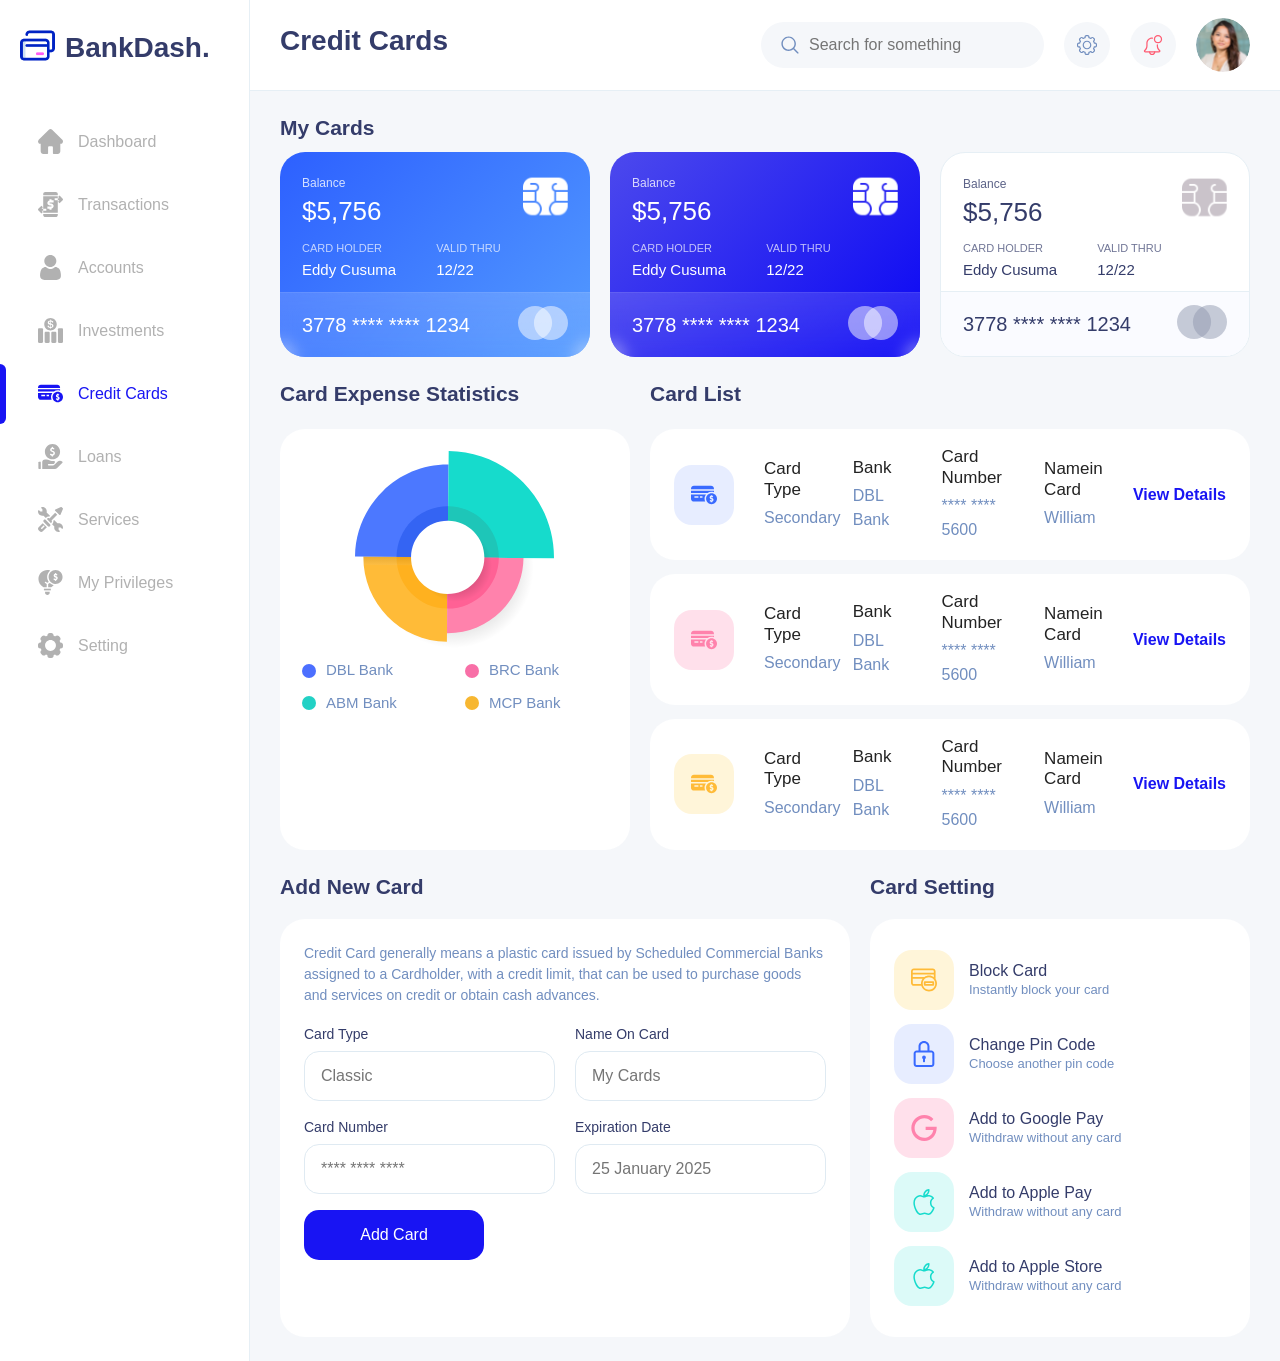
==== commit 94de7ba6: "fully finished and tested" ====
--- a/index.html
+++ b/index.html
@@ -11,7 +11,19 @@
     <link href="https://cdn.jsdelivr.net/npm/bootstrap@5.3.7/dist/css/bootstrap.min.css" rel="stylesheet">
 
     <!-- CSS -->
-    <link rel="stylesheet" href="style.css">
+    <link rel="stylesheet" href="css/base.css">
+    <link rel="stylesheet" href="css/layout.css">
+    <link rel="stylesheet" href="css/sidebar.css">
+    <link rel="stylesheet" href="css/topbar.css">
+    <link rel="stylesheet" href="css/shared.css">
+
+    <link rel="stylesheet" href="css/credit-cards.css">
+    <link rel="stylesheet" href="css/services.css">
+    <link rel="stylesheet" href="css/settings.css">
+
+    <link rel="stylesheet" href="css/responsive-tablet.css">
+    <link rel="stylesheet" href="css/responsive-foldable.css">
+    <link rel="stylesheet" href="css/responsive-mobile.css">
 </head>
 
 <body>
@@ -123,7 +135,7 @@
                     </div>
 
                     <!-- PROFILE -->
-                    <img src="assets/images/profile.png" alt="" class="profile-img">
+                    <img src="assets/images/profile.svg" alt="" class="profile-img">
 
                 </div>
             </div>
--- a/css/base.css
+++ b/css/base.css
@@ -0,0 +1,38 @@
+* {
+  margin: 0;
+  padding: 0;
+  box-sizing: border-box;
+}
+
+body {
+  font-family: Arial, sans-serif;
+  background: #F5F7FA;
+}
+
+.hidden {
+  display: none;
+}
+
+html,
+body {
+  width: 100%;
+  overflow-x: hidden;
+}
+
+.content,
+.page-content,
+.stats-column,
+.bottom-column,
+.card-col {
+  min-width: 0;
+}
+
+button:focus-visible,
+input:focus-visible {
+  outline: 3px solid rgba(45, 96, 255, 0.25);
+  outline-offset: 2px;
+}
+
+html{
+  scroll-behavior:smooth;
+}
--- a/css/layout.css
+++ b/css/layout.css
@@ -0,0 +1,38 @@
+.main-layout {
+  display: flex;
+  min-height: 100vh;
+}
+
+.content {
+  flex: 1;
+}
+
+.page-content {
+  padding: 24px 30px;
+}
+
+.section-header {
+  margin-bottom: 12px;
+}
+
+.section-header h3 {
+  color: #343C6A;
+  font-size: 21px;
+  font-weight: 600;
+}
+
+.page-fade{
+  animation:fadeIn 0.25s ease;
+}
+
+@keyframes fadeIn{
+  from{
+    opacity:0;
+    transform:translateY(8px);
+  }
+
+  to{
+    opacity:1;
+    transform:translateY(0);
+  }
+}
--- a/css/sidebar.css
+++ b/css/sidebar.css
@@ -0,0 +1,121 @@
+.sidebar {
+  width: 250px;
+  background: white;
+  border-right: 1px solid #E6EFF5;
+  padding: 30px 20px;
+}
+
+.logo {
+  display: flex;
+  align-items: center;
+  gap: 10px;
+
+  margin-bottom: 50px;
+}
+
+.logo-icon {
+  width: 35px;
+  transform: translateY(-2px);
+}
+
+.logo h2 {
+  margin: 0;
+
+  color: #343C6A;
+  font-size: 28px;
+  font-weight: 700;
+}
+
+.menu{
+  display:flex;
+  flex-direction:column;
+  gap:10px;
+}
+
+.menu-item {
+  border: none;
+  background: none;
+
+  width: 100%;
+
+  display: flex;
+  align-items: center;
+  gap: 15px;
+
+  text-align: left;
+
+  padding: 14px 18px;
+
+  position:relative;
+  border-radius:0;
+
+  cursor: pointer;
+
+  font-size: 16px;
+  color: #B1B1B1;
+
+  transition: 0.3s;
+}
+
+.menu-item img{
+  width:25px;
+  height:25px;
+  object-fit:contain;
+  flex-shrink:0;
+}
+
+.menu-item:hover{
+  background:transparent;
+  color:#2D60FF;
+}
+
+.menu-item.active{
+  background:transparent;
+  color:#1814F3;
+  font-weight:500;
+}
+
+.menu-item.active::before{
+  content:"";
+
+  position:absolute;
+  left:-20px;
+  top:50%;
+
+  width:6px;
+  height:60px;
+
+  background:#1814F3;
+
+  border-radius:0 10px 10px 0;
+
+  transform:translateY(-50%);
+}
+
+.hamburger-btn {
+  display: none;
+}
+
+.mobile-menu {
+  display: none;
+}
+
+.mobile-menu .menu-item {
+  transition: 0.3s;
+}
+
+.mobile-menu.show{
+  animation:slideDown 0.25s ease;
+}
+
+@keyframes slideDown{
+  from{
+    opacity:0;
+    transform:translateY(-8px);
+  }
+
+  to{
+    opacity:1;
+    transform:translateY(0);
+  }
+}
--- a/css/topbar.css
+++ b/css/topbar.css
@@ -0,0 +1,106 @@
+.topbar {
+  display: flex;
+  justify-content: space-between;
+  align-items: center;
+
+  background: white;
+  padding: 18px 30px;
+
+  border-bottom: 1px solid #E6EFF5;
+}
+
+.topbar h1 {
+  font-size: 28px;
+  color: #343C6A;
+  font-weight: 600;
+}
+
+.topbar-right {
+  display: flex;
+  align-items: center;
+  gap: 20px;
+}
+
+.topbar-right input {
+  border: none;
+  background: white;
+
+  padding: 14px 20px;
+  border-radius: 30px;
+
+  width: 260px;
+
+  outline: none;
+}
+
+.search-box {
+  background: #F5F7FA;
+
+  border-radius: 30px;
+
+  padding: 0 20px;
+
+  height: 46px;
+
+  display: flex;
+  align-items: center;
+}
+
+.search-box input {
+  border: none;
+  outline: none;
+
+  width: 220px;
+
+  background: none;
+  padding-left: 5px;
+  padding-top: 5px;
+  padding-bottom: 5px;
+  padding-right: 5px;
+}
+
+.search-box img {
+  width: 18px;
+  height: 18px;
+
+  margin-right: 5px;
+}
+
+.top-icon {
+  width: 46px;
+  height: 46px;
+
+  background: #F5F7FA;
+
+  border-radius: 50%;
+
+  display: flex;
+  justify-content: center;
+  align-items: center;
+
+  cursor: pointer;
+
+  transition: 0.3s;
+}
+
+.top-icon:hover {
+  transform: translateY(-2px);
+
+  background: #EAF1FF;
+}
+
+.top-icon img {
+  width: 20px;
+  height: 20px;
+}
+
+.profile-img {
+  width: 54px;
+  height: 54px;
+
+  border-radius: 50%;
+
+  object-fit: cover;
+
+  cursor: pointer;
+}
--- a/css/shared.css
+++ b/css/shared.css
@@ -0,0 +1,173 @@
+.add-btn {
+  width: 180px;
+
+  border: none;
+
+  background: #1814F3;
+
+  color: white;
+
+  padding: 13px;
+
+  border-radius: 15px;
+
+  cursor: pointer;
+
+  transition: 0.3s;
+}
+
+.add-btn:hover {
+  opacity: 0.9;
+}
+
+.save-btn {
+  width: 190px;
+
+  border: none;
+  border-radius: 15px;
+
+  background: #1814F3;
+  color: white;
+
+  padding: 14px;
+
+  font-size: 15px;
+  font-weight: 500;
+
+  cursor: pointer;
+  transition: 0.3s;
+}
+
+.save-btn:hover {
+  opacity: 0.9;
+}
+
+.view-link {
+  color: #1814F3;
+  text-decoration: none;
+  font-weight: 600;
+  white-space: nowrap;
+}
+
+.select-wrapper {
+  position: relative;
+}
+
+.select-wrapper select {
+  width: 100%;
+
+  appearance: none;
+  -webkit-appearance: none;
+
+  border: 1px solid #DFEAF2;
+  border-radius: 15px;
+
+  padding: 13px 44px 13px 18px;
+
+  color: #718EBF;
+  font-size: 14px;
+
+  outline: none;
+  background: white;
+
+  cursor: pointer;
+}
+
+.select-wrapper::after {
+  content: "";
+
+  position: absolute;
+  right: 18px;
+  top: 50%;
+
+  width: 10px;
+  height: 10px;
+
+  border-right: 2px solid #718EBF;
+  border-bottom: 2px solid #718EBF;
+
+  transform: translateY(-65%) rotate(45deg);
+
+  pointer-events: none;
+}
+
+.switch {
+  position: relative;
+  display: inline-block;
+  width: 48px;
+  height: 26px;
+  flex-shrink: 0;
+}
+
+.switch input {
+  opacity: 0;
+  width: 0;
+  height: 0;
+}
+
+.slider {
+  position: absolute;
+  cursor: pointer;
+  inset: 0;
+
+  background: #DFEAF2;
+  border-radius: 50px;
+
+  transition: 0.3s;
+}
+
+.slider::before {
+  content: "";
+
+  position: absolute;
+  width: 20px;
+  height: 20px;
+
+  left: 3px;
+  top: 3px;
+
+  background: white;
+  border-radius: 50%;
+
+  transition: 0.3s;
+}
+
+.switch input:checked+.slider {
+  background: #16DBCC;
+}
+
+.switch input:checked+.slider::before {
+  transform: translateX(22px);
+}
+
+.view-link,
+.add-btn,
+.menu-item,
+.top-icon,
+.profile-img,
+.hamburger-btn {
+  cursor: pointer;
+}
+
+.add-btn,
+.save-btn,
+.service-detail-btn,
+.view-link,
+.menu-item{
+  transition:0.3s ease;
+}
+
+.add-btn:hover,
+.save-btn:hover{
+  opacity:0.9;
+  transform:translateY(-2px);
+}
+
+.service-detail-btn:hover{
+  color:#1814F3;
+  border-color:#1814F3;
+}
+
+.view-link:hover{
+  opacity:0.75;
+}
--- a/css/credit-cards.css
+++ b/css/credit-cards.css
@@ -0,0 +1,421 @@
+/* My Cards */
+
+.cards-row {
+  display: grid;
+  grid-template-columns: repeat(3, 1fr);
+  gap: 20px;
+
+  margin-bottom: 24px;
+}
+
+.bank-card {
+  border-radius: 25px;
+  padding: 22px;
+
+  min-height: 205px;
+
+  display: flex;
+  flex-direction: column;
+  justify-content: space-between;
+
+  transition: 0.3s;
+
+  cursor: pointer;
+
+  overflow: hidden;
+}
+
+.bank-card:hover {
+  transform: translateY(-5px);
+}
+
+.blue-card {
+  background: linear-gradient(135deg,
+      #2D60FF,
+      #539BFF);
+
+  color: white;
+}
+
+.purple-card {
+  background: linear-gradient(135deg,
+      #4C49ED,
+      #0A06F4);
+
+  color: white;
+}
+
+.white-card {
+  background: white;
+  border: 1px solid #E6EFF5;
+  color: #343C6A;
+}
+
+.card-top {
+  display: flex;
+  justify-content: space-between;
+  align-items: flex-start;
+}
+
+.card-top p {
+  font-size: 12px;
+  opacity: 0.8;
+  margin: 0;
+}
+
+.card-top h2 {
+  font-size: 26px;
+  margin: 0;
+}
+
+.card-top div {
+  display: flex;
+  flex-direction: column;
+  gap: 4px;
+}
+
+.card-middle {
+  display: flex;
+  gap: 40px;
+}
+
+.card-middle p {
+  font-size: 11px;
+  opacity: 0.7;
+  margin: 0;
+}
+
+.card-middle h4 {
+  font-size: 15px;
+  margin: 0;
+}
+
+.card-middle div {
+  display: flex;
+  flex-direction: column;
+  gap: 4px;
+}
+
+.card-bottom {
+  display: flex;
+  justify-content: space-between;
+  align-items: center;
+}
+
+.card-bottom h3 {
+  margin: 0;
+  font-size: 20px;
+}
+
+.chip-icon {
+  width: 45px;
+}
+
+.eclipse-icon {
+  width: 50px;
+
+  display: block;
+
+  transform: translateY(-2px);
+}
+
+.card-footer {
+  margin: 0 -22px -22px -22px;
+
+  padding: 15px 22px;
+
+  border-top: 1px solid rgba(255, 255, 255, 0.15);
+
+  border-bottom-left-radius: 25px;
+  border-bottom-right-radius: 25px;
+
+  backdrop-filter: blur(8px);
+}
+
+.blue-card .card-footer {
+  background: linear-gradient(rgba(255, 255, 255, 0.15),
+      rgba(255, 255, 255, 0.08));
+}
+
+.purple-card .card-footer {
+  background: linear-gradient(rgba(255, 255, 255, 0.14),
+      rgba(255, 255, 255, 0.07));
+}
+
+.white-card .card-footer {
+  background: #FAFBFF;
+
+  border-top: 1px solid #E6EFF5;
+}
+
+/* Statistics + Card List */
+
+.stats-layout {
+  display: grid;
+  grid-template-columns: 350px 1fr;
+  gap: 20px;
+  margin-bottom: 24px;
+  align-items: stretch;
+}
+
+.stats-column {
+  display: flex;
+  flex-direction: column;
+}
+
+.stats-column .section-header {
+  margin-bottom: 15px;
+}
+
+.stats-card {
+  background: white;
+  border-radius: 25px;
+  padding: 22px;
+
+  flex: 1;
+
+  display: flex;
+  flex-direction: column;
+}
+
+.chart-placeholder {
+  padding: 0;
+  margin: 0 0 10px;
+  margin-bottom: 6px;
+  display: flex;
+  justify-content: center;
+  align-items: center;
+}
+
+.expense-chart-img {
+  width: 200px;
+  max-width: 100%;
+  display: block;
+  margin: 0 auto;
+}
+
+.chart-legend {
+  margin-top: 4px;
+  display: grid;
+  grid-template-columns: repeat(2, 1fr);
+  gap: 10px 20px;
+}
+
+.legend-item {
+  display: flex;
+  align-items: center;
+  gap: 10px;
+  color: #718EBF;
+  font-size: 15px;
+}
+
+.dot {
+  width: 14px;
+  height: 14px;
+  border-radius: 50%;
+  flex-shrink: 0;
+}
+
+.dot.blue {
+  background: #4C6FFF;
+}
+
+.dot.pink {
+  background: #F86FA7;
+}
+
+.dot.teal {
+  background: #22D1C5;
+}
+
+.dot.yellow {
+  background: #F7B731;
+}
+
+.card-list-box {
+  flex: 1;
+  display: flex;
+  flex-direction: column;
+  gap: 14px;
+}
+
+.card-list-item {
+  background: white;
+  border-radius: 25px;
+  padding: 18px 24px;
+
+  display: grid;
+  grid-template-columns: 70px 1fr 1fr 1.2fr 1fr auto;
+  align-items: center;
+  gap: 20px;
+
+  transition: 0.3s;
+}
+
+.card-list-item:hover {
+  transform: translateY(-3px);
+  box-shadow: 0 10px 30px rgba(0, 0, 0, 0.04);
+}
+
+.card-icon {
+  width: 60px;
+  height: 60px;
+  border-radius: 18px;
+
+  display: flex;
+  align-items: center;
+  justify-content: center;
+
+  flex-shrink: 0;
+}
+
+.card-icon img {
+  width: 26px;
+  height: 26px;
+  object-fit: contain;
+}
+
+.card-icon.blue {
+  background: #E7EDFF;
+}
+
+.card-icon.pink {
+  background: #FFE0EB;
+}
+
+.card-icon.yellow {
+  background: #FFF5D9;
+}
+
+.card-col h4 {
+  font-size: 17px;
+  margin-bottom: 6px;
+  color: #232323;
+}
+
+.card-col p {
+  margin: 0;
+  font-size: 16px;
+  color: #718EBF;
+}
+
+/* Add Card + Card Setting */
+
+.bottom-layout {
+  display: grid;
+  grid-template-columns: 1fr 380px;
+  gap: 20px;
+
+  align-items: stretch;
+}
+
+.bottom-column {
+  display: flex;
+  flex-direction: column;
+}
+
+.add-card-box,
+.setting-box {
+  background: white;
+  border-radius: 25px;
+  padding: 24px;
+
+  flex: 1;
+}
+
+.add-desc {
+  color: #718EBF;
+  margin-bottom: 18px;
+  line-height: 1.5;
+  font-size: 14px;
+}
+
+.card-form {
+  display: grid;
+  grid-template-columns: 1fr 1fr;
+  gap: 16px 20px;
+}
+
+.form-group {
+  display: flex;
+  flex-direction: column;
+}
+
+.form-group label {
+  margin-bottom: 6px;
+
+  color: #343C6A;
+  font-size: 14px;
+}
+
+.form-group input {
+  border: 1px solid #DFEAF2;
+
+  border-radius: 15px;
+
+  padding: 12px 16px;
+
+  outline: none;
+}
+
+.setting-item {
+  display: flex;
+  align-items: center;
+  gap: 15px;
+
+  padding: 7px 0;
+}
+
+.setting-icon {
+  width: 60px;
+  height: 60px;
+  border-radius: 18px;
+
+  display: flex;
+  align-items: center;
+  justify-content: center;
+
+  flex-shrink: 0;
+}
+
+.setting-icon img {
+  width: 26px;
+  height: 26px;
+  object-fit: contain;
+}
+
+.setting-icon.yellow {
+  background: #FFF5D9;
+}
+
+.setting-icon.blue {
+  background: #E7EDFF;
+}
+
+.setting-icon.pink {
+  background: #FFE0EB;
+}
+
+.setting-icon.green {
+  background: #DCFAF8;
+}
+
+.setting-item h4 {
+  margin: 0;
+  color: #343C6A;
+  font-size: 16px;
+}
+
+.setting-item p {
+  margin: 0;
+  color: #718EBF;
+  font-size: 13px;
+}
+
+.bank-card:hover,
+.card-list-item:hover,
+.service-card:hover,
+.bank-service-item:hover{
+  transform:translateY(-3px);
+  box-shadow:0 10px 30px rgba(0,0,0,0.04);
+}
--- a/css/services.css
+++ b/css/services.css
@@ -0,0 +1,138 @@
+/* Top service cards */
+
+.service-cards-row {
+  display: grid;
+  grid-template-columns: repeat(3, 1fr);
+  gap: 30px;
+  margin-bottom: 24px;
+}
+
+.service-card {
+  background: white;
+  border-radius: 25px;
+  padding: 24px 36px;
+
+  display: flex;
+  align-items: center;
+  gap: 22px;
+
+  transition: 0.3s;
+}
+
+.service-card:hover {
+  transform: translateY(-3px);
+  box-shadow: 0 10px 30px rgba(0, 0, 0, 0.04);
+}
+
+.service-icon {
+  width: 60px;
+  height: 60px;
+  border-radius: 20px;
+
+  display: flex;
+  align-items: center;
+  justify-content: center;
+
+  flex-shrink: 0;
+}
+
+.service-icon img {
+  width: 28px;
+  height: 28px;
+  object-fit: contain;
+}
+
+.service-icon.blue {
+  background: #E7EDFF;
+}
+
+.service-icon.yellow {
+  background: #FFF5D9;
+}
+
+.service-icon.green {
+  background: #DCFAF8;
+}
+
+.service-icon.pink {
+  background: #FFE0EB;
+}
+
+.service-card h4,
+.service-main h4,
+.service-col h4 {
+  margin: 0 0 6px;
+  color: #232323;
+  font-size: 16px;
+}
+
+.service-card h4 {
+  font-weight: 600;
+}
+
+.service-main h4,
+.service-col h4 {
+  font-weight: 500;
+}
+
+.service-card p,
+.service-main p,
+.service-col p {
+  margin: 0;
+  color: #718EBF;
+  font-size: 14px;
+  font-weight: 400;
+}
+
+/* Bank Services List */
+
+.bank-services-list {
+  display: flex;
+  flex-direction: column;
+  gap: 18px;
+}
+
+.bank-service-item {
+  background: white;
+  border-radius: 20px;
+  padding: 18px 28px;
+
+  display: grid;
+  grid-template-columns: 60px 1.3fr 1fr 1fr 1fr auto;
+  align-items: center;
+  gap: 20px;
+
+  transition: 0.3s;
+}
+
+.bank-service-item:hover {
+  transform: translateY(-3px);
+  box-shadow: 0 10px 30px rgba(0, 0, 0, 0.04);
+}
+
+.service-main,
+.service-col {
+  min-width: 0;
+}
+
+.service-detail-btn {
+  min-width: 130px;
+  padding: 8px 22px;
+
+  border: 1px solid #718EBF;
+  border-radius: 50px;
+
+  color: #718EBF;
+  text-decoration: none;
+  text-align: center;
+  font-size: 14px;
+  font-weight: 500;
+
+  transition: 0.3s;
+}
+
+.service-detail-btn:hover,
+.service-detail-btn.active {
+  color: #1814F3;
+  border-color: #1814F3;
+}
--- a/css/settings.css
+++ b/css/settings.css
@@ -0,0 +1,249 @@
+.setting-panel {
+  background: white;
+  border-radius: 25px;
+  padding: 30px;
+}
+
+.setting-tabs {
+  display: flex;
+  gap: 60px;
+
+  border-bottom: 1px solid #F4F5F7;
+  margin-bottom: 40px;
+}
+
+.setting-tab {
+  position: relative;
+
+  border: none;
+  background: none;
+
+  padding: 0 12px 12px;
+
+  color: #718EBF;
+  font-size: 15px;
+  font-weight: 500;
+
+  cursor: pointer;
+}
+
+.setting-tab.active {
+  color: #1814F3;
+}
+
+.setting-tab.active::after {
+  content: "";
+
+  position: absolute;
+  left: 0;
+  bottom: -1px;
+
+  width: 100%;
+  height: 3px;
+
+  background: #1814F3;
+  border-radius: 10px 10px 0 0;
+}
+
+.setting-empty-text {
+  color: #718EBF;
+}
+
+/* Edit Profile Tab */
+
+.profile-form-layout {
+  display: grid;
+  grid-template-columns: 140px 1fr;
+  gap: 40px;
+}
+
+.profile-photo-box {
+  display: flex;
+  justify-content: center;
+  align-items: flex-start;
+}
+
+.profile-photo-wrapper {
+  position: relative;
+  width: 132px;
+  height: 132px;
+}
+
+.profile-photo {
+  width: 132px;
+  height: 132px;
+
+  border-radius: 50%;
+  object-fit: cover;
+}
+
+.edit-photo-btn {
+  position: absolute;
+  right: 0;
+  bottom: 8px;
+
+  width: 30px;
+  height: 30px;
+
+  border: none;
+  border-radius: 50%;
+
+  background: #1814F3;
+
+  display: flex;
+  align-items: center;
+  justify-content: center;
+
+  cursor: pointer;
+}
+
+.edit-photo-btn img {
+  width: 14px;
+  height: 14px;
+}
+
+.setting-form {
+  display: grid;
+  grid-template-columns: 1fr 1fr;
+  gap: 22px 30px;
+}
+
+.setting-form-group {
+  display: flex;
+  flex-direction: column;
+}
+
+.setting-form-group label {
+  margin-bottom: 9px;
+
+  color: #232323;
+  font-size: 14px;
+  font-weight: 400;
+}
+
+.setting-form-group input {
+  width: 100%;
+
+  border: 1px solid #DFEAF2;
+  border-radius: 15px;
+
+  padding: 13px 18px;
+
+  color: #718EBF;
+  font-size: 14px;
+
+  outline: none;
+}
+
+.setting-form-group input:focus {
+  border-color: #1814F3;
+}
+
+.setting-form-actions {
+  grid-column: 1 / -1;
+
+  display: flex;
+  justify-content: flex-end;
+}
+
+/* Preferences Tab */
+
+.preferences-form {
+  display: flex;
+  flex-direction: column;
+}
+
+.preferences-grid {
+  display: grid;
+  grid-template-columns: 1fr 1fr;
+  gap: 30px;
+  margin-bottom: 24px;
+}
+
+.notification-section h4 {
+  margin-bottom: 16px;
+  color: #343C6A;
+  font-size: 17px;
+  font-weight: 500;
+}
+
+.notification-item {
+  display: flex;
+  align-items: center;
+  gap: 16px;
+  margin-bottom: 14px;
+}
+
+.notification-item p {
+  margin: 0;
+  color: #232323;
+  font-size: 14px;
+}
+
+/* Security Tab */
+
+.security-form {
+  min-height: 300px;
+
+  display: grid;
+  grid-template-columns: 1fr auto;
+  grid-template-rows: auto auto 1fr;
+  column-gap: 40px;
+}
+
+.two-factor-section {
+  grid-column: 1 / -1;
+  margin-bottom: 22px;
+}
+
+.two-factor-section h4,
+.change-password-section h4 {
+  color: #343C6A;
+  font-size: 17px;
+  font-weight: 500;
+  margin-bottom: 14px;
+}
+
+.change-password-section {
+  width: 460px;
+}
+
+.security-input-group {
+  display: flex;
+  flex-direction: column;
+  margin-bottom: 18px;
+}
+
+.security-input-group label {
+  margin-bottom: 8px;
+  color: #232323;
+  font-size: 16px;
+  font-weight: 400;
+}
+
+.security-input-group input {
+  width: 100%;
+
+  border: 1px solid #DFEAF2;
+  border-radius: 15px;
+
+  padding: 13px 18px;
+
+  color: #718EBF;
+  font-size: 14px;
+
+  outline: none;
+}
+
+.security-input-group input:focus {
+  border-color: #1814F3;
+}
+
+.security-actions {
+  grid-column: 2;
+  grid-row: 3;
+
+  display: flex;
+  align-items: end;
+  justify-content: flex-end;
+}
--- a/css/responsive-tablet.css
+++ b/css/responsive-tablet.css
@@ -0,0 +1,351 @@
+@media(max-width:1024px) {
+
+  .sidebar {
+    width: 190px;
+    padding: 20px 12px;
+  }
+
+  .logo {
+    margin-bottom: 34px;
+  }
+
+  .logo h2 {
+    font-size: 21px;
+  }
+
+  .logo-icon {
+    width: 30px;
+  }
+
+  .menu {
+    gap: 4px;
+  }
+
+  .menu-item {
+    font-size: 13px;
+    padding: 10px 12px;
+    gap: 10px;
+  }
+
+  .menu-item img {
+    width: 18px;
+    height: 18px;
+  }
+
+  .topbar {
+    padding: 16px 20px;
+  }
+
+  .topbar h1 {
+    font-size: 25px;
+  }
+
+  .topbar-right {
+    gap: 10px;
+  }
+
+  .search-box {
+    width: 190px;
+    height: 42px;
+    padding: 0 14px;
+  }
+
+  .search-box input {
+    width: 130px;
+    font-size: 13px;
+  }
+
+  .top-icon {
+    width: 42px;
+    height: 42px;
+  }
+
+  .profile-img {
+    width: 48px;
+    height: 48px;
+  }
+
+  .page-content {
+    padding: 18px;
+  }
+
+  .section-header h3 {
+    font-size: 19px;
+  }
+
+  .cards-row {
+    grid-template-columns: repeat(3, minmax(0, 1fr));
+    gap: 14px;
+    margin-bottom: 22px;
+  }
+
+  .bank-card {
+    min-width: 0;
+    min-height: 180px;
+    padding: 16px;
+    border-radius: 20px;
+  }
+
+  .card-top h2 {
+    font-size: 21px;
+  }
+
+  .card-top p {
+    font-size: 11px;
+  }
+
+  .card-middle {
+    gap: 18px;
+  }
+
+  .card-middle h4 {
+    font-size: 13px;
+  }
+
+  .card-middle p {
+    font-size: 10px;
+  }
+
+  .card-footer {
+    margin: 0 -16px -16px -16px;
+    padding: 13px 16px;
+  }
+
+  .card-bottom h3 {
+    font-size: 14px;
+  }
+
+  .chip-icon {
+    width: 34px;
+  }
+
+  .eclipse-icon {
+    width: 38px;
+  }
+
+  .stats-layout {
+    grid-template-columns: 280px minmax(0, 1fr);
+    gap: 14px;
+    margin-bottom: 22px;
+  }
+
+  .stats-card {
+    padding: 18px;
+  }
+
+  .expense-chart-img {
+    width: 165px;
+  }
+
+  .chart-legend {
+    grid-template-columns: repeat(2, 1fr);
+    gap: 9px 14px;
+  }
+
+  .legend-item {
+    font-size: 13px;
+  }
+
+  .dot {
+    width: 11px;
+    height: 11px;
+  }
+
+  .card-list-box {
+    gap: 12px;
+  }
+
+  .card-list-item {
+    grid-template-columns: 48px repeat(4, minmax(0, 1fr)) auto;
+    gap: 9px;
+    padding: 14px 16px;
+    border-radius: 20px;
+  }
+
+  .card-icon {
+    width: 46px;
+    height: 46px;
+    border-radius: 14px;
+  }
+
+  .card-icon img {
+    width: 22px;
+    height: 22px;
+  }
+
+  .card-col h4 {
+    font-size: 13px;
+    margin-bottom: 4px;
+  }
+
+  .card-col p {
+    font-size: 12px;
+  }
+
+  .card-col h4,
+  .card-col p {
+    white-space: nowrap;
+    overflow: hidden;
+    text-overflow: ellipsis;
+  }
+
+  .view-link {
+    font-size: 12px;
+  }
+
+  .bottom-layout {
+    grid-template-columns: minmax(0, 1fr) 300px;
+    gap: 14px;
+  }
+
+  .add-card-box,
+  .setting-box {
+    padding: 20px;
+  }
+
+  .add-desc {
+    font-size: 13px;
+    margin-bottom: 16px;
+  }
+
+  .card-form {
+    grid-template-columns: 1fr 1fr;
+    gap: 12px 14px;
+  }
+
+  .form-group label {
+    font-size: 13px;
+  }
+
+  .form-group input {
+    padding: 11px 14px;
+    font-size: 13px;
+  }
+
+  .add-btn {
+    padding: 12px;
+    width: 150px;
+  }
+
+  .setting-item {
+    padding: 6px 0;
+  }
+
+  .setting-icon {
+    width: 48px;
+    height: 48px;
+    border-radius: 14px;
+  }
+
+  .setting-icon img {
+    width: 22px;
+    height: 22px;
+  }
+
+  .setting-item h4 {
+    font-size: 14px;
+  }
+
+  .setting-item p {
+    font-size: 12px;
+  }
+
+  .service-cards-row {
+    grid-template-columns: repeat(3, minmax(0, 1fr));
+    gap: 18px;
+  }
+
+  .service-card {
+    padding: 20px;
+    gap: 14px;
+  }
+
+  .service-icon {
+    width: 52px;
+    height: 52px;
+    border-radius: 16px;
+  }
+
+  .service-icon img {
+    width: 24px;
+    height: 24px;
+  }
+
+  .service-card h4,
+  .service-main h4,
+  .service-col h4 {
+    font-size: 13px;
+  }
+
+  .service-card p,
+  .service-main p,
+  .service-col p {
+    font-size: 12px;
+  }
+
+  .bank-service-item {
+    grid-template-columns: 52px 1.2fr repeat(3, minmax(0, 1fr)) auto;
+    gap: 12px;
+    padding: 14px 18px;
+  }
+
+  .service-detail-btn {
+    min-width: 100px;
+    padding: 7px 14px;
+    font-size: 12px;
+  }
+
+  .setting-panel {
+    padding: 24px;
+  }
+
+  .setting-tabs {
+    gap: 45px;
+    margin-bottom: 30px;
+  }
+
+  .profile-form-layout {
+    grid-template-columns: 120px 1fr;
+    gap: 28px;
+  }
+
+  .profile-photo-wrapper,
+  .profile-photo {
+    width: 113px;
+    height: 110px;
+  }
+
+  .setting-form {
+    gap: 18px 22px;
+  }
+
+  .setting-form-group input {
+    padding: 12px 16px;
+    font-size: 13px;
+  }
+
+  .save-btn {
+    width: 160px;
+  }
+
+  .preferences-grid {
+    gap: 22px;
+  }
+
+  .notification-item p {
+    font-size: 13px;
+  }
+
+  .security-form {
+    min-height: 260px;
+  }
+
+  .change-password-section {
+    width: 420px;
+  }
+
+  .security-input-group input {
+    padding: 12px 16px;
+    font-size: 13px;
+  }
+}
--- a/css/responsive-foldable.css
+++ b/css/responsive-foldable.css
@@ -0,0 +1,296 @@
+@media(max-width:600px){
+
+  .main-layout{
+    display:block;
+    width:100%;
+  }
+
+  .sidebar{
+    display:none;
+  }
+
+  .content{
+    width:100%;
+    min-width:0;
+  }
+
+  .topbar{
+    width:100%;
+    padding:18px 20px 12px;
+
+    display:grid;
+    grid-template-columns:32px 1fr 44px;
+    align-items:center;
+    gap:10px;
+
+    background:white;
+    border-bottom:none;
+  }
+
+  .hamburger-btn{
+    display:flex;
+    align-items:center;
+    justify-content:center;
+
+    width:32px;
+    height:32px;
+
+    border:none;
+    background:none;
+
+    font-size:18px;
+    color:#343C6A;
+
+    cursor:pointer;
+  }
+
+  .topbar h1{
+    font-size:20px;
+    text-align:center;
+    margin:0;
+  }
+
+  .topbar-right{
+    display:contents;
+  }
+
+  .profile-img{
+    grid-column:3;
+    width:38px;
+    height:38px;
+  }
+
+  .top-icon{
+    display:none;
+  }
+
+  .search-box{
+    grid-column:1 / -1;
+    grid-row:2;
+
+    width:100%;
+    height:42px;
+    margin-top:12px;
+    padding:0 14px;
+  }
+
+  .search-box input{
+    width:100%;
+    font-size:13px;
+  }
+
+  .page-content{
+    padding:16px 20px 24px;
+  }
+
+  .section-header h3{
+    font-size:18px;
+  }
+
+  .cards-row{
+    display:flex;
+    grid-template-columns:none;
+
+    gap:14px;
+    overflow-x:auto;
+
+    margin-bottom:24px;
+    padding-bottom:4px;
+
+    scroll-snap-type:x mandatory;
+  }
+
+  .cards-row::-webkit-scrollbar{
+    display:none;
+  }
+
+  .bank-card{
+    flex:0 0 285px;
+
+    min-height:180px;
+    padding:18px;
+    border-radius:18px;
+
+    scroll-snap-align:start;
+  }
+
+  .stats-layout,
+  .bottom-layout{
+    grid-template-columns:1fr;
+    gap:22px;
+  }
+
+  .card-list-item{
+    grid-template-columns:42px 1fr 1fr auto;
+    gap:10px;
+
+    padding:14px;
+    border-radius:16px;
+  }
+
+  .card-list-item .card-col:nth-of-type(3),
+  .card-list-item .card-col:nth-of-type(4){
+    display:none;
+  }
+
+  .card-icon{
+    width:38px;
+    height:38px;
+    border-radius:10px;
+  }
+
+  .card-icon img{
+    width:18px;
+    height:18px;
+  }
+
+  .card-col h4{
+    font-size:11px;
+    white-space:nowrap;
+  }
+
+  .card-col p{
+    font-size:11px;
+    white-space:nowrap;
+  }
+
+  .view-link{
+    font-size:11px;
+  }
+
+  .service-cards-row{
+    display:flex;
+    gap:14px;
+
+    overflow-x:auto;
+    padding-bottom:4px;
+    margin-bottom:20px;
+
+    scroll-snap-type:x mandatory;
+  }
+
+  .service-cards-row::-webkit-scrollbar{
+    display:none;
+  }
+
+  .service-card{
+    flex:0 0 200px;
+
+    padding:18px;
+    border-radius:18px;
+
+    display:flex;
+    flex-direction:row;
+    align-items:center;
+    gap:14px;
+
+    scroll-snap-align:start;
+  }
+
+  .bank-service-item{
+    grid-template-columns:56px 1fr auto;
+    gap:14px;
+
+    padding:14px;
+    border-radius:16px;
+  }
+
+  .bank-service-item .service-col{
+    display:none;
+  }
+
+  .setting-panel{
+    padding:18px;
+    border-radius:18px;
+  }
+
+  .profile-form-layout{
+    grid-template-columns:1fr;
+    gap:20px;
+  }
+
+  .profile-photo-box{
+    justify-content:center;
+  }
+
+  .setting-form,
+  .preferences-grid{
+    grid-template-columns:1fr;
+  }
+
+  .add-btn,
+  .save-btn{
+    width:100%;
+    height:40px;
+    padding:0;
+    border-radius:9px;
+  }
+
+  .mobile-menu{
+    display:none;
+
+    background:white;
+    border-bottom:1px solid #E6EFF5;
+
+    padding:0 20px 16px;
+  }
+
+  .mobile-menu.show{
+    display:flex;
+    flex-direction:column;
+    gap:8px;
+  }
+
+  .mobile-menu .menu-item{
+    width:100%;
+    justify-content:flex-start;
+  }
+
+  .security-form{
+    min-height:auto;
+    display:flex;
+    flex-direction:column;
+  }
+
+  .two-factor-section{
+    margin-bottom:22px;
+  }
+
+  .change-password-section{
+    width:100%;
+  }
+
+  .security-input-group{
+    margin-bottom:16px;
+  }
+
+  .security-input-group input{
+    width:100%;
+    padding:12px 14px;
+    border-radius:12px;
+    font-size:12px;
+  }
+
+  .security-input-group label{
+    font-size:14px;
+    font-weight:500;
+  }
+
+  .security-actions{
+    display:flex;
+    width:100%;
+    justify-content:stretch;
+    margin-top:8px;
+  }
+
+  .security-actions .save-btn{
+    width:100%;
+    height:40px;
+    padding:0;
+    border-radius:9px;
+
+    display:flex;
+    align-items:center;
+    justify-content:center;
+  }
+}
--- a/css/responsive-mobile.css
+++ b/css/responsive-mobile.css
@@ -0,0 +1,622 @@
+@media(max-width:480px) {
+
+  html,
+  body {
+    width: 100%;
+    overflow-x: hidden;
+  }
+
+  .main-layout {
+    display: block;
+    width: 100%;
+  }
+
+  .sidebar {
+    display: none;
+  }
+
+  .content {
+    width: 100%;
+    min-width: 0;
+  }
+
+  /* TOPBAR MOBILE */
+  .topbar {
+    width: 100%;
+    padding: 18px 20px 12px;
+
+    display: grid;
+    grid-template-columns: 32px 1fr 44px;
+    align-items: center;
+    gap: 10px;
+
+    background: white;
+    border-bottom: none;
+  }
+
+  .topbar h1 {
+    font-size: 18px;
+    text-align: center;
+    margin: 0;
+  }
+
+  .topbar-right {
+    display: contents;
+  }
+
+  .profile-img {
+    grid-column: 3;
+    width: 36px;
+    height: 36px;
+  }
+
+  .top-icon {
+    display: none;
+  }
+
+  .search-box {
+    grid-column: 1 / -1;
+    grid-row: 2;
+
+    width: 100%;
+    height: 40px;
+    margin-top: 12px;
+    padding: 0 14px;
+  }
+
+  .search-box input {
+    width: 100%;
+    font-size: 12px;
+  }
+
+  .page-content {
+    padding: 16px 20px 24px;
+  }
+
+  .section-header {
+    margin-bottom: 10px;
+  }
+
+  .section-header h3 {
+    font-size: 16px;
+  }
+
+  /* MY CARDS MOBILE CAROUSEL */
+  .cards-row {
+    display: flex;
+    grid-template-columns: none;
+
+    gap: 14px;
+    overflow-x: auto;
+
+    margin-bottom: 22px;
+    padding-bottom: 4px;
+
+    scroll-snap-type: x mandatory;
+  }
+
+  .cards-row::-webkit-scrollbar {
+    display: none;
+  }
+
+  .bank-card {
+    flex: 0 0 265px;
+
+    min-height: 170px;
+    padding: 18px;
+    border-radius: 18px;
+
+    scroll-snap-align: start;
+  }
+
+  .card-top h2 {
+    font-size: 20px;
+  }
+
+  .card-top p {
+    font-size: 10px;
+  }
+
+  .card-middle {
+    gap: 22px;
+  }
+
+  .card-middle h4 {
+    font-size: 12px;
+  }
+
+  .card-middle p {
+    font-size: 9px;
+  }
+
+  .card-footer {
+    margin: 0 -18px -18px -18px;
+    padding: 12px 18px;
+  }
+
+  .card-bottom h3 {
+    font-size: 13px;
+  }
+
+  .chip-icon {
+    width: 34px;
+  }
+
+  .eclipse-icon {
+    width: 38px;
+  }
+
+  /* STATISTICS */
+  .stats-layout {
+    grid-template-columns: 1fr;
+    gap: 18px;
+    margin-bottom: 22px;
+  }
+
+  .stats-column {
+    min-width: 0;
+  }
+
+  .stats-card {
+    padding: 20px;
+    border-radius: 18px;
+  }
+
+  .expense-chart-img {
+    width: 210px;
+  }
+
+  .chart-placeholder {
+    margin-bottom: 8px;
+  }
+
+  .chart-legend {
+    grid-template-columns: repeat(2, 1fr);
+    gap: 10px 12px;
+    margin-top: 4px;
+  }
+
+  .legend-item {
+    font-size: 12px;
+  }
+
+  .dot {
+    width: 10px;
+    height: 10px;
+  }
+
+  /* CARD LIST MOBILE */
+  .card-list-box {
+    gap: 12px;
+  }
+
+  .card-list-item {
+    grid-template-columns: 42px 1fr 1fr auto;
+    gap: 8px;
+
+    padding: 12px;
+    border-radius: 14px;
+  }
+
+  .card-icon {
+    width: 36px;
+    height: 36px;
+    border-radius: 10px;
+  }
+
+  .card-icon img {
+    width: 18px;
+    height: 18px;
+  }
+
+  .card-col h4 {
+    font-size: 10px;
+    margin-bottom: 3px;
+    white-space: nowrap;
+  }
+
+  .card-col p {
+    font-size: 10px;
+    white-space: nowrap;
+  }
+
+  .card-list-item .card-col:nth-of-type(3),
+  .card-list-item .card-col:nth-of-type(4) {
+    display: none;
+  }
+
+  .view-link {
+    font-size: 10px;
+    white-space: nowrap;
+  }
+
+  /* BOTTOM SECTION */
+  .bottom-layout {
+    grid-template-columns: 1fr;
+    gap: 18px;
+  }
+
+  .bottom-column {
+    min-width: 0;
+  }
+
+  .add-card-box,
+  .setting-box {
+    padding: 18px;
+    border-radius: 18px;
+  }
+
+  .add-desc {
+    font-size: 12px;
+    line-height: 1.6;
+    margin-bottom: 16px;
+  }
+
+  .card-form {
+    grid-template-columns: 1fr;
+    gap: 14px;
+  }
+
+  .form-group label {
+    font-size: 12px;
+    margin-bottom: 6px;
+  }
+
+  .form-group input {
+    width: 100%;
+    padding: 12px 14px;
+    font-size: 12px;
+    border-radius: 12px;
+  }
+
+  .add-btn {
+    width: 100%;
+    padding: 13px;
+    border-radius: 12px;
+    font-size: 13px;
+  }
+
+  /* CARD SETTING MOBILE */
+  .setting-item {
+    gap: 12px;
+    padding: 8px 0;
+  }
+
+  .setting-icon {
+    width: 44px;
+    height: 44px;
+    border-radius: 12px;
+  }
+
+  .setting-icon img {
+    width: 20px;
+    height: 20px;
+  }
+
+  .setting-item h4 {
+    font-size: 13px;
+  }
+
+  .setting-item p {
+    font-size: 11px;
+  }
+
+  .hamburger-btn {
+    display: flex;
+    align-items: center;
+    justify-content: center;
+
+    width: 32px;
+    height: 32px;
+
+    border: none;
+    background: none;
+
+    font-size: 18px;
+    color: #343C6A;
+
+    cursor: pointer;
+  }
+
+  .mobile-menu {
+    display: none;
+
+    background: white;
+    border-bottom: 1px solid #E6EFF5;
+
+    padding: 0 20px 16px;
+  }
+
+  .mobile-menu.show {
+    display: flex;
+    flex-direction: column;
+    gap: 8px;
+  }
+
+  .mobile-menu .menu-item {
+    width: 100%;
+    justify-content: flex-start;
+  }
+
+  .service-cards-row {
+    display: flex;
+    gap: 14px;
+
+    overflow-x: auto;
+    padding-bottom: 4px;
+    margin-bottom: 20px;
+
+    scroll-snap-type: x mandatory;
+  }
+
+  .service-cards-row::-webkit-scrollbar {
+    display: none;
+  }
+
+  .service-card {
+    flex: 0 0 185px;
+
+    padding: 18px;
+    border-radius: 18px;
+
+    display: flex;
+    flex-direction: row;
+    align-items: center;
+    justify-content: flex-start;
+
+    gap: 14px;
+
+    text-align: left;
+
+    scroll-snap-align: start;
+  }
+
+  .bank-services-list {
+    gap: 12px;
+  }
+
+  .bank-service-item {
+    grid-template-columns: 56px 1fr auto;
+    gap: 12px;
+    padding: 14px;
+    border-radius: 16px;
+  }
+
+  .bank-service-item .service-col {
+    display: none;
+  }
+
+  .service-card .service-icon {
+    width: 52px;
+    height: 52px;
+    border-radius: 16px;
+  }
+
+  .service-card .service-icon img {
+    width: 24px;
+    height: 24px;
+  }
+
+  .service-main h4 {
+    font-size: 13px;
+    font-weight: 500;
+  }
+
+  .service-main p {
+    font-size: 11px;
+    font-weight: 400;
+  }
+
+  .service-card h4 {
+    font-size: 14px;
+    font-weight: 600;
+    margin-bottom: 3px;
+    white-space: nowrap;
+  }
+
+  .service-card p {
+    font-size: 12px;
+    white-space: nowrap;
+  }
+
+  .service-detail-btn {
+    min-width: auto;
+    padding: 6px 12px;
+    font-size: 11px;
+  }
+
+  /* SETTING PAGE MOBILE */
+  .setting-page {
+    padding: 16px 20px 24px;
+  }
+
+  .setting-panel {
+    padding: 18px;
+    border-radius: 18px;
+  }
+
+  .setting-tabs {
+    display: flex;
+    justify-content: space-between;
+    gap: 0;
+
+    margin-bottom: 22px;
+    border-bottom: 1px solid #F4F5F7;
+  }
+
+  .setting-tab {
+    font-size: 13px;
+    padding: 0 4px 9px;
+    white-space: nowrap;
+    font-weight: 500;
+  }
+
+  .setting-tab.active::after {
+    height: 2px;
+  }
+
+  .profile-form-layout {
+    display: grid;
+    grid-template-columns: 1fr;
+    gap: 20px;
+  }
+
+  .profile-photo-box {
+    justify-content: center;
+  }
+
+  .profile-photo-wrapper {
+    width: 174.64px;
+    height: 170px;
+  }
+
+  .profile-photo {
+    width: 174.64px;
+    height: 170px;
+  }
+
+  .edit-photo-btn {
+    width: 30px;
+    height: 30px;
+    right: 2px;
+    bottom: 6px;
+  }
+
+  .edit-photo-btn img {
+    width: 14px;
+    height: 14px;
+  }
+
+  .setting-form {
+    grid-template-columns: 1fr;
+    gap: 14px;
+  }
+
+  .setting-form-group label {
+    font-size: 13px;
+    margin-bottom: 6px;
+    font-weight: 400;
+  }
+
+  .setting-form-group input {
+    padding: 12px 14px;
+    border-radius: 12px;
+    font-size: 13px;
+  }
+
+  .setting-form-actions {
+    justify-content: stretch;
+  }
+
+  .add-btn,
+  .save-btn {
+    width: 100%;
+    height: 40px;
+
+    padding: 0;
+    border-radius: 9px;
+
+    display: flex;
+    align-items: center;
+    justify-content: center;
+
+    font-size: 15px;
+    font-weight: 500;
+  }
+
+  .preferences-form {
+    min-height: auto;
+  }
+
+  .preferences-grid {
+    grid-template-columns: 1fr;
+    gap: 16px;
+    margin-bottom: 22px;
+  }
+
+  .notification-section h4 {
+    font-size: 14px;
+    margin-bottom: 14px;
+    font-weight: 500;
+  }
+
+  .notification-item {
+    align-items: flex-start;
+    gap: 12px;
+  }
+
+  .notification-item p {
+    font-size: 13px;
+    line-height: 1.4;
+    font-weight: 400;
+  }
+
+  .switch {
+    width: 44px;
+    height: 24px;
+  }
+
+  .slider::before {
+    width: 18px;
+    height: 18px;
+  }
+
+  .switch input:checked+.slider::before {
+    transform: translateX(20px);
+  }
+
+  .select-wrapper select {
+    padding: 12px 40px 12px 14px;
+    border-radius: 12px;
+    font-size: 12px;
+  }
+
+  .select-wrapper::after {
+    right: 16px;
+    width: 8px;
+    height: 8px;
+  }
+
+  .security-form {
+    min-height: auto;
+    display: flex;
+    flex-direction: column;
+  }
+
+  .two-factor-section {
+    margin-bottom: 22px;
+  }
+
+  .two-factor-section h4,
+  .change-password-section h4 {
+    font-size: 14px;
+    font-weight: 500;
+  }
+
+  .change-password-section {
+    width: 100%;
+  }
+
+  .security-input-group {
+    margin-bottom: 16px;
+  }
+
+  .security-input-group label {
+    font-size: 13px;
+    margin-bottom: 6px;
+    font-weight: 400;
+  }
+
+  .security-input-group input {
+    width: 100%;
+    padding: 12px 14px;
+    border-radius: 12px;
+    font-size: 12px;
+  }
+
+  .security-actions {
+    display: flex;
+    justify-content: stretch;
+    margin-top: 8px;
+  }
+}
